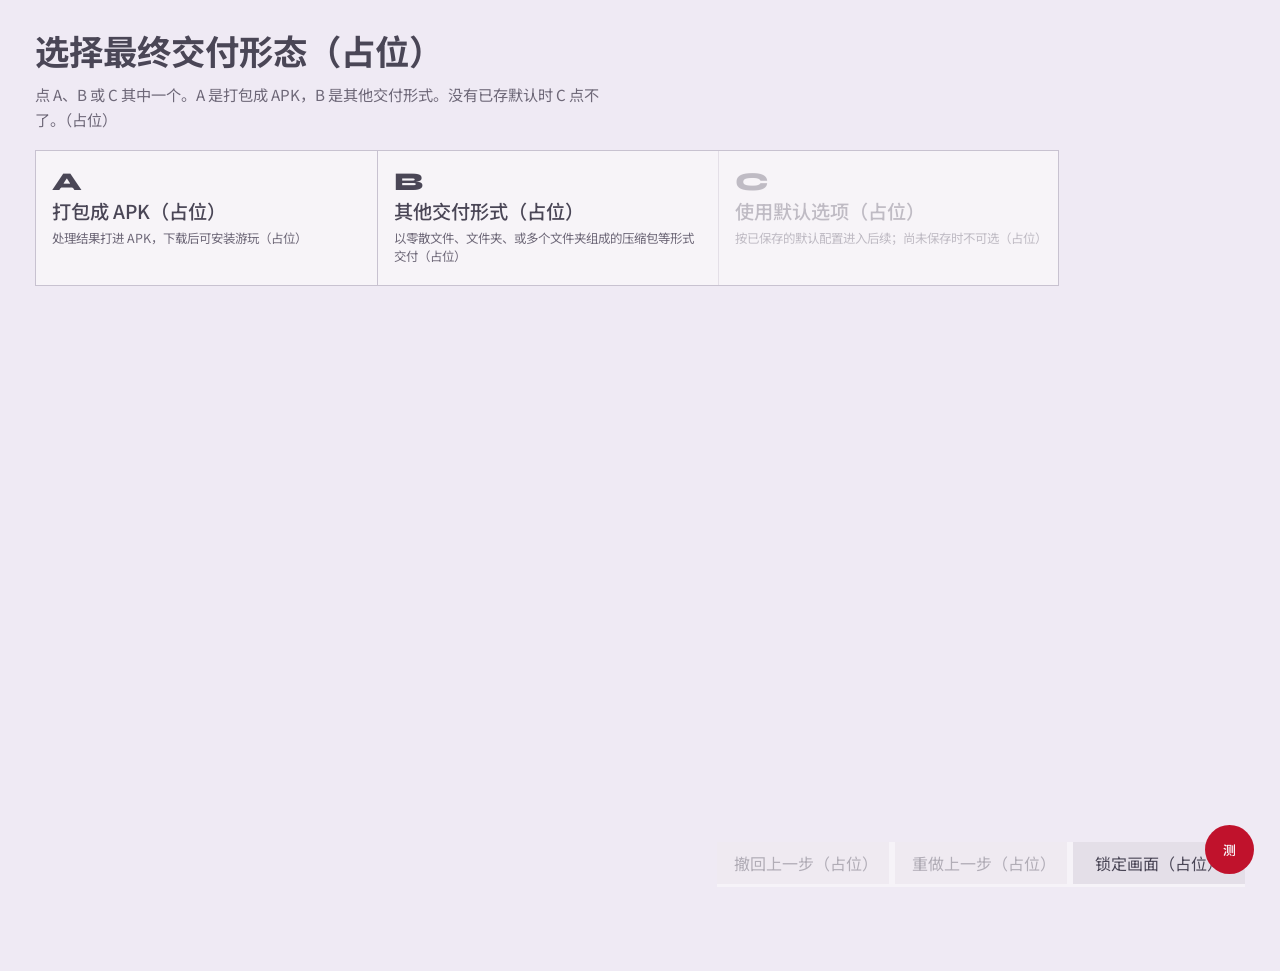
==== index.html @ 00a8dcac "Initial commit" ====
<!DOCTYPE html>
<html lang="zh-CN">
  <head>
    <meta charset="UTF-8" />
    <meta name="viewport" content="width=device-width, initial-scale=1, viewport-fit=cover" />
    <title>karmawesen（占位）</title>
    <link rel="preconnect" href="https://fonts.googleapis.com" />
    <link rel="preconnect" href="https://fonts.gstatic.com" crossorigin />
    <script type="module" crossorigin src="/assets/index-QRV0mq7Y.js"></script>
    <link rel="modulepreload" crossorigin href="/assets/rolldown-runtime-hePW80VL.js">
    <link rel="modulepreload" crossorigin href="/assets/result-BjuZoolG.js">
    <link rel="modulepreload" crossorigin href="/assets/strings-CCx6lVWW.js">
    <link rel="modulepreload" crossorigin href="/assets/export-formats-Bhbkh8sf.js">
    <link rel="modulepreload" crossorigin href="/assets/folder-DyLgQQaP.js">
    <link rel="modulepreload" crossorigin href="/assets/file-blobs-DrDvaJFr.js">
    <link rel="modulepreload" crossorigin href="/assets/preload-helper-Czpn1I53.js">
    <link rel="modulepreload" crossorigin href="/assets/extract-filter-5pf385Kz.js">
    <link rel="modulepreload" crossorigin href="/assets/browse-_sO4rqI7.js">
    <link rel="modulepreload" crossorigin href="/assets/types-BtHWdjdX.js">
    <link rel="modulepreload" crossorigin href="/assets/wav-CJfQshjD.js">
    <link rel="modulepreload" crossorigin href="/assets/decode-any-B49ETKDn.js">
    <link rel="modulepreload" crossorigin href="/assets/session-blobs-DnTfrKd6.js">
    <link rel="modulepreload" crossorigin href="/assets/aff-ogg-hub-tasks-CsC2ZaJT.js">
    <link rel="modulepreload" crossorigin href="/assets/bulk-job-CkKsdQdQ.js">
    <link rel="modulepreload" crossorigin href="/assets/ingest-busy-DMdxxmv4.js">
    <link rel="modulepreload" crossorigin href="/assets/pack-persist-tracker-Dmjp-Vn-.js">
    <link rel="modulepreload" crossorigin href="/assets/extract-only-eI-89ubF.js">
    <link rel="modulepreload" crossorigin href="/assets/aff-archive-import-DSittmpw.js">
    <link rel="modulepreload" crossorigin href="/assets/apk-enter-image-prep-_DrrOFoK.js">
    <link rel="modulepreload" crossorigin href="/assets/aff-ogg-follower-B-jTCSOC.js">
    <link rel="modulepreload" crossorigin href="/assets/stagger-download-BGBx6LEb.js">
    <link rel="modulepreload" crossorigin href="/assets/ffmpeg-wav-to-ogg-PCHAk9Wk.js">
    <link rel="modulepreload" crossorigin href="/assets/aff-ogg-speed-process-report-C3c8SLkR.js">
    <link rel="stylesheet" crossorigin href="/assets/index-ijw4eFgA.css">
  </head>
  <body class="is-delivery">
    <div id="app">
      <p id="notice" class="notice issues" hidden></p>
      <section id="guide" class="guide">点 A、B 或 C 其中一个。A 是打包成 APK，B 是其他交付形式。没有已存默认时 C 点不了。（占位）</section>
      <p id="file-zone-ops" class="guide file-zone-ops" hidden>显示文件的区域可以这样操作。短按：选中；再短按同一个：取消选中。可以同时选多个。连点两下（双击）是复制当前已选中的全部文件，不会取消选中。连点三下是删除当前已选中的全部文件。向右滑：扫到的批量选中。向左滑：扫到的批量取消。点 × 只删这一个。点「清空全部」清掉这一区。长按几乎不移动再松手：改文件名和扩展名。点本区空白：粘贴。按住拖到另一区：复制过去。音频右边的播放键可以试听。（占位）</p>

      <section class="page-step is-on page-delivery" data-step="delivery">
        <header class="bare-head">
          <h1>选择最终交付形态（占位）</h1>
          <p class="bare">点 A、B 或 C 其中一个。A 是打包成 APK，B 是其他交付形式。没有已存默认时 C 点不了。（占位）</p>
        </header>
        <div class="choice-group" role="group" aria-label="交付形态（占位）">
          <button type="button" data-choose="A">
            <span class="choice-mark">A</span>
            <span class="choice-label">打包成 APK（占位）</span>
            <span class="choice-note">处理结果打进 APK，下载后可安装游玩（占位）</span>
          </button>
          <button type="button" data-choose="B">
            <span class="choice-mark">B</span>
            <span class="choice-label">其他交付形式（占位）</span>
            <span class="choice-note">以零散文件、文件夹、或多个文件夹组成的压缩包等形式交付（占位）</span>
          </button>
          <button type="button" data-choose="C" disabled>
            <span class="choice-mark">C</span>
            <span class="choice-label">使用默认选项（占位）</span>
            <span class="choice-note">按已保存的默认配置进入后续；尚未保存时不可选（占位）</span>
          </button>
        </div>
      </section>

      <section class="page-step screen" data-step="outputs" hidden>
        <h1 id="outputs-title">你最终想要得到以下哪些文件或文件夹？（占位）</h1>
        <p id="outputs-hint" class="muted" hidden></p>
        <div class="cards">
          <button type="button" data-output="aff" data-selected="false">aff 文件（占位）</button>
          <button type="button" data-output="ogg" data-selected="false">ogg 文件（占位）</button>
          <button type="button" data-output="songFolder" data-selected="false">曲目文件夹（占位）</button>
          <button type="button" data-output="songlist" data-selected="false">songlist 文件（占位）</button>
        </div>
        <label class="muted"><input type="checkbox" id="save-default" /> 是否保存为默认选项（占位）</label>
      </section>

      <section class="page-step screen drop-zone" data-step="pairing" data-drop hidden>
        <h1>aff 与 ogg 总控台（占位）</h1>
        <p class="muted">先在上传区加入文件，可配对。自动提取的会进任务列表。任务分三块：配对、单独 aff、单独 ogg。点「仅 aff」「仅 ogg」或「aff+ogg」进入对应流程。（占位）</p>
        <p class="muted">点左边谱面、再点右边音频，两点之间会出现连线。在线上划一下可以切断。文件夹同目录自动配，禁止多对多。自动提取的直接进入任务列表。（占位）</p>
        <div class="row upload-bar">
          <button type="button" class="secondary" data-upload="files">加入文件（占位）</button>
          <button type="button" class="secondary" data-upload="archive">加入压缩包（占位）</button>
          <button type="button" class="secondary archive-repair-handle" data-arch-page="hub" data-arch-repair-handle="1">修复（占位）</button>
          <div class="extract-only-control">
          <button type="button" class="secondary extract-only-handle" data-extract-only-handle="1">仅自动提取 aff 与音频文件（占位）</button>
          <label class="extract-only-check muted" title="仅自动提取 aff 与音频文件（占位）">
            <input type="checkbox" data-extract-only />
            <span class="extract-only-check-box" aria-hidden="true"></span>
          </label>
        </div>
        </div>
        <p id="hub-repair-status" class="hub-repair-status muted" role="status"></p>
        <h2>压缩包（占位）</h2>
        <div id="hub-archives" class="list zone file-stack" data-blank="hub-arch"></div>
        <div id="hub-archive-layer" class="archive-layer zone file-stack" data-blank="hub-arch"></div>
        <h2 id="hub-extracted-title">自动提取的文件（占位）</h2>
        <p class="muted" id="hub-extracted-hint">压缩包自动解开的文件只在这里显示，不和左右配对区混在一起。本区有固定高度，多了在框里上下滚。可用检索按文件夹前缀或文件名跳转。（占位）</p>
        <div class="extract-find" id="hub-extracted-find" hidden>
          <label class="muted">在提取区检索（占位）
            <input type="search" class="archive-find-input" data-extract-find-input="hub" placeholder="搜文件夹前缀或文件名（占位）" autocomplete="off" />
          </label>
          <button type="button" class="secondary" data-extract-find-next="hub">下一个（占位）</button>
          <button type="button" class="secondary" data-fz="hub-extracted" data-fz-op="select-all" title="把本区当前列表全部选中（占位）">☑ 全选（占位）</button>
          <button type="button" class="secondary" data-fz="hub-extracted" data-fz-op="select-none" title="取消本区全部选中（占位）">☐ 取消全选（占位）</button>
          <span class="muted archive-find-status" data-extract-find-status="hub"></span>
        </div>
        <div id="hub-extracted" class="list zone extract-scroll-zone" data-blank="hub-extracted"></div>
        <div class="row pair-board" id="hub-pair-board">
          <div class="pair-col">
            <h2>aff 文件（占位）</h2>
            <div id="hub-aff-files" class="list zone" data-blank="hub-aff"></div>
          </div>
          <div class="pair-col">
            <h2>ogg 文件（占位）</h2>
            <div id="hub-ogg-files" class="list zone" data-blank="hub-ogg"></div>
          </div>
          <svg class="pair-lines" aria-hidden="true"></svg>
        </div>
        <p id="hub-notices" class="issues"></p>
        <div class="hub-purge-unselected-row" id="hub-purge-unselected-row">
          <button type="button" class="hub-purge-unselected-btn" data-act="purge-unselected-hub-tasks">一键删除未选中任务（临时）（占位）</button>
          <p class="muted hub-purge-unselected-hint">只删任务表里未勾选的行；已选中的会保留并写入会话。（占位）</p>
        </div>
        <h2>配对的任务（占位）</h2>
        <div id="hub-paired" class="list zone" data-blank="hub-tasks"></div>
        <h2>单独 aff 任务（占位）</h2>
        <div id="hub-aff" class="list zone" data-blank="hub-tasks"></div>
        <h2>单独 ogg 任务（占位）</h2>
        <div id="hub-ogg" class="list zone" data-blank="hub-tasks"></div>
        <div class="row">
          <button type="button" class="secondary" data-hub-enter="aff">仅 aff（占位）</button>
          <button type="button" class="secondary" data-hub-enter="ogg">仅 ogg（占位）</button>
          <button type="button" class="secondary" data-hub-enter="paired">aff+ogg（占位）</button>
        </div>
        <h2>已完成的任务（占位）</h2>
        <div id="hub-done" class="list"><span class="muted">还没有完成的任务（占位）</span></div>
      </section>

      <section class="page-step screen" data-step="aff-mode" hidden>
        <h1>选择 aff 处理方式（占位）</h1>
        <p id="aff-mode-hint" class="muted">从第二页进入：本枝没有配对页（占位）</p>
        <div class="row">
          <button type="button" data-option="slice" data-selected="false">切片（占位）</button>
          <button type="button" data-option="speed" data-selected="false">倍速（占位）</button>
        </div>
      </section>

      <section class="page-step screen drop-zone" data-step="aff-slice" data-drop hidden>
        <h1>aff 切片总控（占位）</h1>
        <p class="muted">点「按时间切」「按 combo 切分」或「在图片上选区」进入对应操作页。操作页返回上一步会回到本页。要离开切片区域，请点「我已经切完了，进入下一步」。（占位）</p>
        <div class="row">
          <button type="button" class="secondary" data-aff-op="time">按时间切（占位）</button>
          <button type="button" class="secondary" data-aff-op="combo">按 combo 切分（占位）</button>
          <button type="button" class="secondary" data-aff-op="image">在图片上选区（占位）</button>
        </div>
        <h2>已经切好的文件（占位）</h2>
        <div class="row upload-bar">
          <button type="button" class="secondary" data-upload="files">加入文件（占位）</button>
          <button type="button" class="secondary" data-upload="archive">加入压缩包（占位）</button>
          <div class="extract-only-control">
          <button type="button" class="secondary extract-only-handle" data-extract-only-handle="1">仅自动提取 aff 文件（占位）</button>
          <label class="extract-only-check muted" title="仅自动提取 aff 文件（占位）">
            <input type="checkbox" data-extract-only />
            <span class="extract-only-check-box" aria-hidden="true"></span>
          </label>
        </div>
        </div>
        <h2>压缩包（占位）</h2>
        <p class="muted">把 zip 或 apk 放到这里，或点「加入压缩包」。点开可一层一层往里看。（占位）</p>
        <div id="aff-slice-archives" class="list zone file-stack" data-blank="aff-slice-arch"></div>
        <div id="aff-slice-archive-layer" class="archive-layer zone file-stack" data-blank="aff-slice-arch"></div>
        <div id="aff-slice-files" class="list zone" data-blank="aff-slice"></div>
      </section>

      <section class="page-step screen" data-step="ogg-mode" hidden>
        <h1>选择 ogg 处理方式（占位）</h1>
        <p class="muted">本页只选择处理方式，不能导出文件。导出在更后面的「倍速与格式转换」页。（占位）</p>
        <div class="row">
          <button type="button" data-option="slice-speed-format" data-selected="false">切片 + 倍速 + 格式转换（占位）</button>
          <button type="button" data-option="speed-format" data-selected="false">仅倍速 + 格式转换（占位）</button>
        </div>
      </section>

      <section class="page-step screen" data-step="ogg-slice" hidden>
        <h1>选择切片方式（占位）</h1>
        <p class="muted">本页只选切片方式，不能导出文件。（占位）</p>
        <div class="row">
          <button type="button" data-option="time" data-selected="false">按时间切（占位）</button>
          <button type="button" data-option="chart" data-selected="false">按谱面切（占位）</button>
        </div>
      </section>

      <section class="page-step screen drop-zone" data-step="aff-slice-time" data-drop hidden>
        <h1>按时间切 aff（占位）</h1>
        <p class="muted">每个文本是一条任务。选中一条后填写每一段的起止时间。（占位）</p>
        <div class="row upload-bar">
          <button type="button" class="secondary" data-upload="files">加入文件（占位）</button>
          <button type="button" class="secondary" data-upload="archive">加入压缩包（占位）</button>
          <div class="extract-only-control">
          <button type="button" class="secondary extract-only-handle" data-extract-only-handle="1">仅自动提取 aff 文件（占位）</button>
          <label class="extract-only-check muted" title="仅自动提取 aff 文件（占位）">
            <input type="checkbox" data-extract-only />
            <span class="extract-only-check-box" aria-hidden="true"></span>
          </label>
        </div>
        </div>
        <h2>压缩包（占位）</h2>
        <p class="muted">把 zip 或 apk 放到这里，或点「加入压缩包」。点开可一层一层往里看。（占位）</p>
        <div id="aff-time-archives" class="list zone file-stack" data-blank="aff-time-arch"></div>
        <div id="aff-time-archive-layer" class="archive-layer zone file-stack" data-blank="aff-time-arch"></div>
        <h2>已提取的文件（占位）</h2>
        <p class="muted">文件夹会直接抽出谱面到这里。自动超过 30 条不会进任务表；选中后拖到下方任务列表，或点压缩包里的「导入任务表」。（占位）</p>
        <div id="aff-time-files" class="list zone" data-blank="aff-time-files"></div>
        <p id="aff-time-notices" class="issues"></p>
        <h2>任务列表（占位）</h2>
        <div id="aff-time-tasks" class="list zone" data-blank="aff-time-tasks"></div>
        <div id="aff-time-panel"></div>
        <h2>切片结果（占位）</h2>
        <div id="aff-time-preview" class="list zone" data-blank="aff-time-out"></div>
      </section>

      <section class="page-step screen drop-zone" data-step="aff-chart-combo" data-drop hidden>
        <h1>按 combo 切 aff（占位）</h1>
        <p class="muted">每个文本是一条任务，不靠配对。选中一条后按 combo 切点切开 aff。（占位）</p>
        <div class="row upload-bar">
          <button type="button" class="secondary" data-upload="files">加入文件（占位）</button>
          <button type="button" class="secondary" data-upload="archive">加入压缩包（占位）</button>
          <div class="extract-only-control">
          <button type="button" class="secondary extract-only-handle" data-extract-only-handle="1">仅自动提取 aff 文件（占位）</button>
          <label class="extract-only-check muted" title="仅自动提取 aff 文件（占位）">
            <input type="checkbox" data-extract-only />
            <span class="extract-only-check-box" aria-hidden="true"></span>
          </label>
        </div>
        </div>
        <h2>压缩包（占位）</h2>
        <p class="muted">把 zip 或 apk 放到这里，或点「加入压缩包」。点开可一层一层往里看。（占位）</p>
        <div id="aff-combo-archives" class="list zone file-stack" data-blank="aff-combo-arch"></div>
        <div id="aff-combo-archive-layer" class="archive-layer zone file-stack" data-blank="aff-combo-arch"></div>
        <h2>已提取的文件（占位）</h2>
        <p class="muted">文件夹会直接抽出谱面到这里。自动超过 30 条不会进任务表；选中后拖到下方任务列表，或点压缩包里的「导入任务表」。（占位）</p>
        <div id="aff-combo-files" class="list zone" data-blank="aff-combo-files"></div>
        <p id="aff-combo-notices" class="issues"></p>
        <h2>任务列表（占位）</h2>
        <div id="aff-combo-tasks" class="list zone" data-blank="aff-combo-tasks"></div>
        <div id="aff-combo-panel"></div>
        <h2>切片结果（占位）</h2>
        <div id="aff-combo-preview" class="list zone" data-blank="aff-combo-out"></div>
      </section>

      <section class="page-step screen drop-zone" data-step="aff-chart-image" data-drop hidden>
        <h1>在图片上选区切 aff（占位）</h1>
        <p class="muted">每个文本是一条任务。只选一条后渲染谱面图，用中括号框选再完成。（占位）</p>
        <p id="aff-image-bulk-restore-hint" class="muted" hidden></p>
        <div class="row" id="aff-image-bulk-restore-row" hidden>
          <button type="button" data-act="aff-image-bulk-restore-slices">一键补全全部跟随任务（占位）</button>
        </div>
        <p id="apk-paired-pick-hint" class="muted" hidden></p>
        <div class="row upload-bar">
          <button type="button" class="secondary" data-upload="files">加入文件（占位）</button>
          <button type="button" class="secondary" data-upload="archive">加入压缩包（占位）</button>
          <div class="extract-only-control">
          <button type="button" class="secondary extract-only-handle" data-extract-only-handle="1">仅自动提取 aff 文件（占位）</button>
          <label class="extract-only-check muted" title="仅自动提取 aff 文件（占位）">
            <input type="checkbox" data-extract-only />
            <span class="extract-only-check-box" aria-hidden="true"></span>
          </label>
        </div>
        </div>
        <h2>压缩包（占位）</h2>
        <p class="muted">把 zip 或 apk 放到这里，或点「加入压缩包」。点开可一层一层往里看。（占位）</p>
        <div id="aff-image-archives" class="list zone file-stack" data-blank="aff-image-arch"></div>
        <div id="aff-image-archive-layer" class="archive-layer zone file-stack" data-blank="aff-image-arch"></div>
        <h2>已提取的文件（占位）</h2>
        <p class="muted">文件夹会直接抽出谱面到这里。自动超过 30 条不会进任务表；选中后拖到下方任务列表，或点压缩包里的「导入任务表」。（占位）</p>
        <div id="aff-image-files" class="list zone" data-blank="aff-image-files"></div>
        <p id="aff-image-notices" class="issues"></p>
        <h2>任务列表（占位）</h2>
        <div id="aff-image-tasks" class="list zone drop-zone" data-blank="aff-image-tasks" data-drop="aff-image-tasks"></div>
        <div class="row">
          <button type="button" class="secondary" data-act="aff-image-render">渲染谱面图（占位）</button>
        </div>
        <label class="muted">起点偏移（毫秒）（占位） <input type="text" id="aff-image-offset" /></label>
        <p class="muted">框线颜色：在色盘上点，外环是色相，中间是深浅。和绘画软件一样，所有颜色都能选。（占位）</p>
        <div id="aff-image-wheel" class="color-wheel"></div>
        <div class="chart-view">
          <div class="chart-zoom-bar">
            <button type="button" class="secondary" data-chart-zoom="aff" data-zoom-act="out">缩小（占位）</button>
            <button type="button" class="secondary" data-chart-zoom="aff" data-zoom-act="in">放大（占位）</button>
            <button type="button" class="secondary" data-chart-zoom="aff" data-zoom-act="reset">1×（占位）</button>
            <span class="muted" data-zoom-readout="aff"></span>
          </div>
          <div id="aff-image-chart" class="chart-board"></div>
        </div>
        <div id="aff-image-frags" class="row"></div>
        <div class="row">
          <button type="button" data-act="aff-image-complete">完成切片（占位）</button>
        </div>
        <h2>切片结果（占位）</h2>
        <p id="aff-image-restore-hint" class="muted"></p>
        <div class="row">
          <button type="button" class="secondary" data-act="aff-image-restore-slices">从参数恢复切片（占位）</button>
        </div>
        <div id="aff-image-preview" class="list zone file-stack" data-blank="aff-image-out"></div>
        <h2 id="aff-image-ogg-title" class="apk-paired-only" hidden>配套音频输出（占位）</h2>
        <div id="aff-image-ogg-preview" class="list zone file-stack apk-paired-only" data-blank="aff-image-ogg" hidden></div>
        <div class="row aff-image-hub-carry">
          <button type="button" class="secondary" data-act="aff-image-hub-replace" title="用切出的全部谱面替换本条跟随任务原来的那一份（多片换一片可以）（占位）">替换任务里的谱面（占位）</button>
          <button type="button" class="secondary" data-act="aff-image-hub-append" title="保留原谱面，把切出的谱面追加为新的跟随任务（占位）">增贴到任务列表（占位）</button>
        </div>
        <div class="row apk-paired-footer" hidden>
          <button type="button" data-act="skip-cut">不切，直接去倍速（占位）</button>
        </div>
        <h2>切好的切片预览（占位）</h2>
        <p id="aff-image-slice-hint" class="muted"></p>
        <div class="row">
          <button type="button" class="secondary" data-act="aff-image-slice-preview">渲染选中切片预览（占位）</button>
        </div>
        <div class="chart-view">
          <div class="chart-zoom-bar">
            <button type="button" class="secondary" data-chart-zoom="aff-slice" data-zoom-act="out">缩小（占位）</button>
            <button type="button" class="secondary" data-chart-zoom="aff-slice" data-zoom-act="in">放大（占位）</button>
            <button type="button" class="secondary" data-chart-zoom="aff-slice" data-zoom-act="reset">1×（占位）</button>
            <span class="muted" data-zoom-readout="aff-slice"></span>
          </div>
          <div id="aff-image-slice-chart" class="chart-board is-slice-preview"></div>
        </div>
      </section>

      <section class="page-step screen drop-zone" data-step="aff-speed" data-drop hidden>
        <h1>aff 倍速（占位）</h1>
        <p id="aff-speed-hint" class="muted"></p>
        <p class="muted">倍速默认 1.00。待处理谱面可批量加入。处理只改时间参数（毫秒取整），不改 AudioOffset 和 BPM。（占位）</p>
        <div id="aff-speed-tray" class="zone" hidden></div>
        <h2>待处理谱面（占位）</h2>
        <p class="muted">可加入任意扩展名或无扩展名文件，也可加入文件夹或压缩包。点选变色，再点取消；可多选。（占位）</p>
        <div class="row upload-bar">
          <button type="button" class="secondary" data-upload="files">加入文件（占位）</button>
          <button type="button" class="secondary" data-upload="archive">加入压缩包（占位）</button>
          <div class="extract-only-control">
          <button type="button" class="secondary extract-only-handle" data-extract-only-handle="1">仅自动提取 aff 文件（占位）</button>
          <label class="extract-only-check muted" title="仅自动提取 aff 文件（占位）">
            <input type="checkbox" id="aff-extract" data-extract-only />
            <span class="extract-only-check-box" aria-hidden="true"></span>
          </label>
        </div>
        </div>
        <h2>压缩包（占位）</h2>
        <p class="muted">把 zip 或 apk 放到这里，或点「加入压缩包」。点开可一层一层往里看。（占位）</p>
        <div id="aff-speed-archives" class="list zone file-stack" data-blank="aff-speed-arch"></div>
        <div id="aff-speed-archive-layer" class="archive-layer zone file-stack" data-blank="aff-speed-arch"></div>
        <div id="aff-speed-pending" class="list zone" data-blank="aff-pending"></div>
        <label class="muted">倍速（占位） <input type="text" id="aff-speed-value" /></label>
        <div class="row">
          <button type="button" data-act="aff-speed-process">处理选中文件（占位）</button>
          <button type="button" class="secondary" data-act="aff-speed-export">导出选中文件（占位）</button>
        </div>
        <h2>处理后的文件（占位）</h2>
        <div id="aff-speed-processed" class="list zone" data-blank="aff-processed"></div>
      </section>

      <section class="page-step screen" data-step="aff-ogg-cut" hidden>
        <h1>aff+ogg 配套切片（占位）</h1>
        <p class="muted">选中的配对任务文件会一直跟着你。可以按谱面切，同时得到切好的谱面和音频；也可以不切。（占位）</p>
        <p id="aff-ogg-cut-follow" class="muted"></p>
        <p id="apk-paired-image-lock" class="muted" hidden></p>
        <div class="row">
          <button type="button" class="secondary" data-cut-op="time">按时间切（占位）</button>
          <button type="button" class="secondary" data-cut-op="combo">按 combo 切分（占位）</button>
          <button type="button" class="secondary" data-cut-op="image">在图片上选区（占位）</button>
          <button type="button" data-act="skip-cut">不切，直接去倍速（占位）</button>
        </div>
      </section>

      <section class="page-step screen drop-zone" data-step="aff-ogg-speed" data-drop hidden>
        <h1>aff+ogg 配套倍速（占位）</h1>
        <p class="muted">处理后的文件会自动写入带进下一步。也可以把未处理的文件带进下一步。（占位）</p>
        <h2>待处理（占位）</h2>
        <div class="row upload-bar">
          <button type="button" class="secondary" data-upload="files">加入文件（占位）</button>
          <button type="button" class="secondary" data-upload="archive">加入压缩包（占位）</button>
          <div class="extract-only-control">
          <button type="button" class="secondary extract-only-handle" data-extract-only-handle="1">仅自动提取 aff 与音频文件（占位）</button>
          <label class="extract-only-check muted" title="仅自动提取 aff 与音频文件（占位）">
            <input type="checkbox" data-extract-only />
            <span class="extract-only-check-box" aria-hidden="true"></span>
          </label>
        </div>
        </div>
        <h2>压缩包（占位）</h2>
        <p class="muted">把 zip 或 apk 放到这里，或点「加入压缩包」。点开可一层一层往里看。（占位）</p>
        <div id="pair-speed-archives" class="list zone file-stack" data-blank="pair-speed-arch"></div>
        <div id="pair-speed-archive-layer" class="archive-layer zone file-stack" data-blank="pair-speed-arch"></div>
        <div class="row">
          <button type="button" class="secondary" data-act="pair-speed-batch-pick">选中模式（占位）</button>
        </div>
        <div id="pair-speed-pending" class="list zone" data-blank="pair-pending"></div>
        <label class="muted">倍速（占位） <input type="text" id="pair-speed-value" /></label>
        <div class="row">
          <button type="button" data-act="pair-speed-process">处理选中文件（占位）</button>
          <button type="button" class="secondary" data-act="pair-carry">把选中的未处理文件带进下一步（占位）</button>
          <button type="button" class="secondary" data-act="pair-speed-export">导出选中（占位）</button>
        </div>
        <h2>处理后的文件（占位）</h2>
        <div id="pair-speed-processed" class="list zone" data-blank="pair-processed"></div>
        <div class="row pair-speed-hub-carry">
          <button type="button" class="secondary" data-act="pair-speed-hub-replace" title="用倍速后的 aff 与配套音频成对替换源头任务（占位）">一键替换（占位）</button>
          <button type="button" class="secondary" data-act="pair-speed-hub-append" title="保留原任务，把倍速结果追加为新的六芒星任务（占位）">一键增加（占位）</button>
        </div>
        <h2>带进下一步（占位）</h2>
        <div id="pair-speed-carry" class="list zone" data-blank="pair-carry"></div>
      </section>

      <section class="page-step screen drop-zone" data-step="ogg-slice-time" data-drop hidden>
        <h1>按时间切片（占位）</h1>
        <p id="ogg-time-hint" class="muted"></p>
        <p class="muted">单位默认毫秒，可换成秒（可带小数），也可换成几分钟几秒。本页不能导出。（占位）</p>
        <div class="row upload-bar">
          <button type="button" class="secondary" data-upload="files">加入文件（占位）</button>
          <button type="button" class="secondary" data-upload="archive">加入压缩包（占位）</button>
          <div class="extract-only-control">
          <button type="button" class="secondary extract-only-handle" data-extract-only-handle="1">仅自动提取音频文件（占位）</button>
          <label class="extract-only-check muted" title="仅自动提取音频文件（占位）">
            <input type="checkbox" data-extract-only />
            <span class="extract-only-check-box" aria-hidden="true"></span>
          </label>
        </div>
        </div>
        <h2>压缩包（占位）</h2>
        <p class="muted">把 zip 或 apk 放到这里，或点「加入压缩包」。点开可一层一层往里看。（占位）</p>
        <div id="ogg-time-archives" class="list zone file-stack" data-blank="ogg-time-arch"></div>
        <div id="ogg-time-archive-layer" class="archive-layer zone file-stack" data-blank="ogg-time-arch"></div>
        <h2>待切片音频（占位）</h2>
        <div id="ogg-time-pending" class="list zone" data-blank="ogg-time-pending"></div>
        <div id="ogg-time-panel"></div>
        <h2>切片结果（占位）</h2>
        <div id="ogg-time-output" class="list zone" data-blank="ogg-time-output"></div>
      </section>

      <section class="page-step screen drop-zone" data-step="ogg-chart-hub" data-drop hidden>
        <h1>按谱面切总控（占位）</h1>
        <p class="muted">点「按 combo 切分」或「在图片上选区」进入对应操作页。要离开谱面切，请点「我已经切完了，进入下一步」。（占位）</p>
        <div class="row">
          <button type="button" class="secondary" data-ogg-op="combo">按 combo 切分（占位）</button>
          <button type="button" class="secondary" data-ogg-op="image">在图片上选区（占位）</button>
        </div>
        <h2>已经切好的文件（占位）</h2>
        <div class="row upload-bar">
          <button type="button" class="secondary" data-upload="files">加入文件（占位）</button>
          <button type="button" class="secondary" data-upload="archive">加入压缩包（占位）</button>
          <div class="extract-only-control">
          <button type="button" class="secondary extract-only-handle" data-extract-only-handle="1">仅自动提取音频文件（占位）</button>
          <label class="extract-only-check muted" title="仅自动提取音频文件（占位）">
            <input type="checkbox" data-extract-only />
            <span class="extract-only-check-box" aria-hidden="true"></span>
          </label>
        </div>
        </div>
        <h2>压缩包（占位）</h2>
        <p class="muted">把 zip 或 apk 放到这里，或点「加入压缩包」。点开可一层一层往里看。（占位）</p>
        <div id="ogg-hub-archives" class="list zone file-stack" data-blank="ogg-hub-arch"></div>
        <div id="ogg-hub-archive-layer" class="archive-layer zone file-stack" data-blank="ogg-hub-arch"></div>
        <div id="ogg-hub-files" class="list zone" data-blank="ogg-hub"></div>
      </section>

      <section class="page-step screen drop-zone" data-step="ogg-chart-combo" data-drop hidden>
        <h1>按 combo 切分（占位）</h1>
        <p class="muted">左右分别放入 aff 和音频，点选连线；或上传文件夹/压缩包自动抽出任务。（占位）</p>
        <div class="row upload-bar">
          <button type="button" class="secondary" data-upload="files">加入文件（占位）</button>
          <button type="button" class="secondary" data-upload="archive">加入压缩包（占位）</button>
          <div class="extract-only-control">
          <button type="button" class="secondary extract-only-handle" data-extract-only-handle="1">仅自动提取 aff 与音频文件（占位）</button>
          <label class="extract-only-check muted" title="仅自动提取 aff 与音频文件（占位）">
            <input type="checkbox" data-extract-only />
            <span class="extract-only-check-box" aria-hidden="true"></span>
          </label>
        </div>
        </div>
        <h2>压缩包（占位）</h2>
        <div id="combo-archives" class="list zone file-stack" data-blank="combo-arch"></div>
        <div id="combo-archive-layer" class="archive-layer zone file-stack" data-blank="combo-arch"></div>
        <div class="row pair-board" id="combo-pair-board">
          <div class="pair-col">
            <h2>aff 谱面（占位）</h2>
            <div id="combo-aff" class="list zone" data-blank="combo-aff"></div>
          </div>
          <div class="pair-col">
            <h2>ogg 音频（占位）</h2>
            <div id="combo-ogg" class="list zone" data-blank="combo-ogg"></div>
          </div>
          <svg class="pair-lines" aria-hidden="true"></svg>
        </div>
        <p id="combo-notices" class="issues"></p>
        <h2>任务列表（占位）</h2>
        <div id="combo-tasks" class="list zone" data-blank="combo-tasks"></div>
        <div id="combo-panel"></div>
        <h2>当前切出的音频（占位）</h2>
        <div id="combo-preview" class="list zone file-stack" data-blank="combo-prev"></div>
      </section>

      <section class="page-step screen drop-zone" data-step="ogg-chart-image" data-drop hidden>
        <h1>在图片上选区（占位）</h1>
        <p class="muted">左右放入 aff 和音频并连线。选中一条任务后渲染谱面图，用旋转 90 度的中括号标出起止。（占位）</p>
        <div class="row upload-bar">
          <button type="button" class="secondary" data-upload="files">加入文件（占位）</button>
          <button type="button" class="secondary" data-upload="archive">加入压缩包（占位）</button>
          <div class="extract-only-control">
          <button type="button" class="secondary extract-only-handle" data-extract-only-handle="1">仅自动提取 aff 与音频文件（占位）</button>
          <label class="extract-only-check muted" title="仅自动提取 aff 与音频文件（占位）">
            <input type="checkbox" data-extract-only />
            <span class="extract-only-check-box" aria-hidden="true"></span>
          </label>
        </div>
        </div>
        <h2>压缩包（占位）</h2>
        <div id="img-archives" class="list zone file-stack" data-blank="img-arch"></div>
        <div id="img-archive-layer" class="archive-layer zone file-stack" data-blank="img-arch"></div>
        <div class="row pair-board" id="img-pair-board">
          <div class="pair-col">
            <h2>aff 谱面（占位）</h2>
            <div id="img-aff" class="list zone" data-blank="img-aff"></div>
          </div>
          <div class="pair-col">
            <h2>ogg 音频（占位）</h2>
            <div id="img-ogg" class="list zone" data-blank="img-ogg"></div>
          </div>
          <svg class="pair-lines" aria-hidden="true"></svg>
        </div>
        <p id="img-notices" class="issues"></p>
        <h2>任务列表（占位）</h2>
        <div id="img-tasks" class="list zone" data-blank="img-tasks"></div>
        <div class="row">
          <button type="button" class="secondary" data-act="img-render">渲染谱面图（占位）</button>
        </div>
        <p class="muted">框线颜色：在色盘上点，外环是色相，中间是深浅。和绘画软件一样，所有颜色都能选。（占位）</p>
        <div id="img-wheel" class="color-wheel"></div>
        <label class="muted">起点偏移（毫秒）（占位） <input type="text" id="img-offset" /></label>
        <div class="chart-view">
          <div class="chart-zoom-bar">
            <button type="button" class="secondary" data-chart-zoom="ogg" data-zoom-act="out">缩小（占位）</button>
            <button type="button" class="secondary" data-chart-zoom="ogg" data-zoom-act="in">放大（占位）</button>
            <button type="button" class="secondary" data-chart-zoom="ogg" data-zoom-act="reset">1×（占位）</button>
            <span class="muted" data-zoom-readout="ogg"></span>
          </div>
          <div id="img-chart" class="chart-board"></div>
        </div>
        <div id="img-frags" class="row"></div>
        <div class="row">
          <button type="button" data-act="img-complete">完成切片（占位）</button>
        </div>
        <h2>当前切出的音频（占位）</h2>
        <p id="img-restore-hint" class="muted"></p>
        <div class="row">
          <button type="button" class="secondary" data-act="img-restore-slices">从参数恢复切片（占位）</button>
        </div>
        <div id="img-preview" class="list zone file-stack" data-blank="img-prev"></div>
      </section>

      <section class="page-step screen drop-zone" data-step="ogg-speed-format" data-drop hidden>
        <h1>ogg 倍速与格式转换（占位）</h1>
        <p id="ogg-speed-hint" class="muted"></p>
        <div id="ogg-speed-tray" class="zone" hidden></div>
        <h2>待处理音频（占位）</h2>
        <div class="row upload-bar">
          <button type="button" class="secondary" data-upload="files">加入文件（占位）</button>
          <button type="button" class="secondary" data-upload="archive">加入压缩包（占位）</button>
          <div class="extract-only-control">
          <button type="button" class="secondary extract-only-handle" data-extract-only-handle="1">仅自动提取音频文件（占位）</button>
          <label class="extract-only-check muted" title="仅自动提取音频文件（占位）">
            <input type="checkbox" id="ogg-extract" data-extract-only />
            <span class="extract-only-check-box" aria-hidden="true"></span>
          </label>
        </div>
        </div>
        <h2>压缩包（占位）</h2>
        <p class="muted">把 zip 或 apk 放到这里，或点「加入压缩包」。点开可一层一层往里看。（占位）</p>
        <div id="ogg-speed-archives" class="list zone file-stack" data-blank="ogg-speed-arch"></div>
        <div id="ogg-speed-archive-layer" class="archive-layer zone file-stack" data-blank="ogg-speed-arch"></div>
        <div id="ogg-speed-pending" class="list zone" data-blank="ogg-pending"></div>
        <p id="ogg-speed-notices" class="issues"></p>
        <label class="muted">倍速（占位） <input type="text" id="ogg-speed-value" /></label>
        <p class="muted">导出格式（占位）</p>
        <div id="ogg-formats" class="row"></div>
        <div class="row">
          <button type="button" data-act="ogg-speed-process">处理选中文件（占位）</button>
          <button type="button" class="secondary" data-act="ogg-speed-export">导出选中文件（占位）</button>
        </div>
        <h2>处理后的文件（占位）</h2>
        <div id="ogg-speed-processed" class="list zone" data-blank="ogg-processed"></div>
        <h2>带进下一步（占位）</h2>
        <div id="ogg-speed-carry" class="list zone" data-blank="ogg-carry"></div>
      </section>

      <section class="page-step screen drop-zone" data-step="song-folder" data-drop hidden>
        <h1>曲目文件夹（占位）</h1>
        <div class="row upload-bar">
          <button type="button" class="secondary" data-upload="files">加入文件（占位）</button>
          <button type="button" class="secondary" data-upload="archive">加入压缩包（占位）</button>
          <div class="extract-only-control">
          <button type="button" class="secondary extract-only-handle" data-extract-only-handle="1">仅自动提取曲目相关文件（aff / 音频 / 封面图 / songlist）（占位）</button>
          <label class="extract-only-check muted" title="仅自动提取曲目相关文件（aff / 音频 / 封面图 / songlist）（占位）">
            <input type="checkbox" data-extract-only />
            <span class="extract-only-check-box" aria-hidden="true"></span>
          </label>
        </div>
        </div>
        <h2>压缩包（占位）</h2>
        <p class="muted">把 zip 或 apk 放到这里，或点「加入压缩包」。点开可一层一层往里看。（占位）</p>
        <div id="folder-archives" class="list zone file-stack" data-blank="folder-arch"></div>
        <div id="folder-archive-layer" class="archive-layer zone file-stack" data-blank="folder-arch"></div>
        <p class="muted">对照游戏包：assets/songs/曲名/ 里可以有 0.aff～4.aff、0.ogg～4.ogg、base.ogg、1080_base.jpg、1080_base_256.jpg。下载曲才是 dl_曲名，这里不生成那种。（占位）</p>
        <h2>官方文件名（占位）</h2>
        <div id="folder-chips" class="row"></div>
        <h2>文件池（占位）</h2>
        <div id="folder-pool" class="list zone" data-blank="folder-pool"></div>
        <h2>曲目文件夹（占位）</h2>
        <div class="row">
          <button type="button" class="secondary" id="folder-add">新建空文件夹（占位）</button>
          <button type="button" class="secondary" id="folder-copy">复制文件夹格式（空壳）（占位）</button>
        </div>
        <div class="song-folder-main-stack">
          <div class="song-folder-columns">
            <div class="song-folder-zone song-folder-zone-working" data-song-folder-zone="working" data-song-folder-zone-drop="working">
              <h3 id="folder-working-title">进行中（占位）</h3>
              <p class="muted" id="folder-working-hint"></p>
              <div id="folder-list-working" class="list song-folder-list"></div>
              <div class="song-folder-working-drop-pad" id="folder-working-drop-pad">
                <p class="muted" id="folder-working-drop-hint"></p>
              </div>
            </div>
            <div class="song-folder-zone song-folder-zone-done" data-song-folder-zone="done">
              <h3 id="folder-done-title">已完成（占位）</h3>
              <p class="muted" id="folder-done-hint"></p>
              <div class="row">
                <button type="button" class="secondary" id="folder-wav-to-ogg" disabled>将全部 WAV 转为 OGG（占位）</button>
              </div>
              <p class="muted" id="folder-wav-hint"></p>
              <div id="folder-list-done" class="list song-folder-list song-folder-list-done" data-song-folder-zone-drop="done"></div>
            </div>
          </div>
          <div class="song-folder-tray-panel">
            <div class="row song-folder-tray-head">
              <h2 id="folder-tray-title">六芒星任务剪贴区（占位）</h2>
              <button type="button" class="secondary" id="folder-tray-import">一键铺入六芒星任务（占位）</button>
            </div>
            <p class="muted" id="folder-tray-hint"></p>
            <div id="folder-task-tray" class="list zone song-folder-tray" data-blank="folder-tray"></div>
          </div>
        </div>
        <div class="song-folder-apk-import-panel" id="folder-apk-import-panel" hidden>
          <h2 id="folder-apk-import-title"></h2>
          <p class="muted" id="folder-apk-import-hint"></p>
          <p class="muted" id="folder-apk-import-base"></p>
          <div class="archive-find" data-arch-find-bar="apk-base-songs">
            <label class="muted">
              <span id="folder-apk-import-find-label"></span>
              <input type="search" class="archive-find-input" data-arch-find-input="apk-base-songs" autocomplete="off" />
            </label>
            <button type="button" class="secondary" data-arch-find-next="apk-base-songs">下一个（占位）</button>
            <span class="muted archive-find-status" data-arch-find-status="apk-base-songs"></span>
          </div>
          <p class="muted" id="folder-apk-import-open-hint"></p>
          <div id="folder-apk-browse-layer" class="archive-layer zone file-stack song-folder-apk-browse-layer">
            <div class="song-folder-apk-scroll">
              <div id="folder-apk-browse-list" class="archive-layer-list" data-arch-list="apk-base-songs"></div>
            </div>
          </div>
          <div id="folder-apk-files-layer" class="archive-layer zone file-stack song-folder-apk-files-layer" hidden>
            <div class="archive-layer-bar">
              <button type="button" class="secondary archive-layer-back" id="folder-apk-files-back" data-apk-back="1">返回（占位）</button>
              <p class="muted archive-layer-crumb" id="folder-apk-files-crumb"></p>
            </div>
            <div class="archive-find" data-arch-find-bar="apk-base-files">
              <label class="muted">
                <span id="folder-apk-files-find-label"></span>
                <input type="search" class="archive-find-input" data-arch-find-input="apk-base-files" autocomplete="off" />
              </label>
              <button type="button" class="secondary" data-arch-find-next="apk-base-files">下一个（占位）</button>
              <span class="muted archive-find-status" data-arch-find-status="apk-base-files"></span>
            </div>
            <p class="muted" id="folder-apk-files-hint"></p>
            <div class="song-folder-apk-scroll">
              <div id="folder-apk-browse-files" class="archive-layer-list" data-arch-list="apk-base-files"></div>
            </div>
            <div class="row song-folder-apk-import-row">
              <button type="button" id="folder-apk-import-btn">导入到左侧进行中（占位）</button>
            </div>
          </div>
          <div class="song-folder-apk-repair-row" id="folder-apk-repair-row">
            <button type="button" class="secondary chart-bulk-restore-repair-btn" id="folder-apk-repair-btn"></button>
            <p class="muted song-folder-apk-repair-hint" id="folder-apk-repair-hint"></p>
            <p class="muted fail-pop-repair-status" id="folder-apk-repair-status" hidden></p>
          </div>
          <input type="file" id="folder-apk-repair-input" accept=".apk" hidden />
        </div>
      </section>

      <section class="page-step screen drop-zone" data-step="songlist" data-drop hidden>
        <h1>songlist（占位）</h1>
        <p class="muted">基底 songlist 全文展示，可点击改字。选中锁形挂件里的曲目文件夹后弹出四分类操作面板编写新段并接到末尾。id 只允许英文字母。（占位）</p>
        <p class="muted">difficulties 以下暂缓；本页先测 difficulty 以上字段。（占位）</p>
        <button type="button" class="secondary" id="songlist-upload-btn">上传原本的 songlist（占位）</button>
        <input id="songlist-upload" type="file" hidden />
        <button type="button" class="secondary" data-upload="archive">加入压缩包（占位）</button>
        <div class="extract-only-control">
          <button type="button" class="secondary extract-only-handle" data-extract-only-handle="1">仅自动提取 songlist（占位）</button>
          <label class="extract-only-check muted" title="仅自动提取 songlist（占位）">
            <input type="checkbox" data-extract-only />
            <span class="extract-only-check-box" aria-hidden="true"></span>
          </label>
        </div>
        <h2>压缩包（占位）</h2>
        <p class="muted">把 zip 或 apk 放到这里，或点「加入压缩包」。（占位）</p>
        <div id="songlist-archives" class="list zone file-stack" data-blank="songlist-arch"></div>
        <div id="songlist-archive-layer" class="archive-layer zone file-stack" data-blank="songlist-arch"></div>
        <p id="songlist-page-status" class="songlist-page-status muted" role="status" hidden></p>
        <p id="songlist-base-meta" class="muted"></p>
        <div class="songlist-base-find" data-sl-base-find-bar role="search">
          <span class="songlist-base-find-label" id="songlist-base-find-label">检索</span>
          <input type="search" id="songlist-base-find-input" class="songlist-base-find-input" autocomplete="off" />
          <button type="button" id="songlist-base-find-next" class="secondary songlist-base-find-next">下一个</button>
          <span id="songlist-base-find-status" class="songlist-base-find-status" aria-live="polite">0 / 0</span>
        </div>
        <label class="songlist-base-label muted">基底 songlist（占位）
          <div class="songlist-base-wrap">
            <pre id="songlist-base-highlight" class="songlist-base-highlight" aria-hidden="true"></pre>
            <textarea id="songlist-base-text" class="songlist-base-text" rows="14" spellcheck="false" placeholder="进入本页时将从基底 APK 自动提取；也可手动上传…"></textarea>
          </div>
        </label>
        <div id="songlist-legacy-drafts" hidden>
          <div id="songlist-drafts" class="list zone"></div>
          <div id="songlist-editor"></div>
        </div>
        <dialog id="songlist-writing-dialog" class="songlist-writing-dialog">
          <form autocomplete="off" class="songlist-writing-form" onsubmit="return false">
          <header class="songlist-writing-header">
            <h2 class="songlist-writing-title"></h2>
            <button type="button" class="secondary" data-sl-act="close-panel">关闭（占位）</button>
          </header>
          <div class="songlist-writing-split">
            <div class="songlist-writing-main">
              <div class="songlist-writing-body">
                <div id="songlist-writing-page-fields">
                  <div id="songlist-idx-conflict"></div>
                  <div id="songlist-lookup-panel" class="songlist-lookup-panel"></div>
                  <div id="songlist-mode-sections" class="songlist-mode-sections"></div>
                  <pre id="songlist-segment-preview" class="songlist-segment-preview muted"></pre>
                </div>
                <div id="songlist-writing-page-difficulties" hidden>
                  <p class="muted songlist-difficulties-hint">difficulties 编写（占位）</p>
                  <div id="songlist-difficulties-editor"></div>
                </div>
              </div>
            </div>
            <aside id="songlist-replace-ref-panel" class="songlist-replace-ref-panel" hidden>
              <h3 class="songlist-replace-ref-title"></h3>
              <pre id="songlist-replace-ref-text" class="songlist-replace-ref-text muted"></pre>
            </aside>
          </div>
          <footer id="songlist-writing-footer" class="songlist-writing-footer row"></footer>
          </form>
        </dialog>
      </section>

      <section class="page-step screen drop-zone" data-step="pack" data-drop hidden>
        <h1>最终打包（占位）</h1>
        <p class="muted">收获区：前面步骤写入产物清单的东西都会出现在这里。空选直达本页时这里一开始是空的，请自己上传。（占位）</p>
        <p class="muted">文件夹名就是压缩包里的目录名。根上的文件在压缩包最外层。（占位）</p>
        <p class="muted">逐个下载会按组包路径一个个存；压缩包则打成一个 zip。请先选一种再点完成。（占位）</p>
        <h2>收获与上传的文件（占位）</h2>
        <div id="pack-items" class="list zone" data-blank="pack-items"></div>
        <div class="row">
          <button type="button" class="secondary" id="pack-upload-btn">上传额外文件（占位）</button>
          <input id="pack-upload" type="file" multiple hidden />
          <div class="extract-only-control">
          <button type="button" class="secondary extract-only-handle" data-extract-only-handle="1">仅自动提取曲目相关文件（aff / 音频 / 封面图 / songlist）（占位）</button>
          <label class="extract-only-check muted" title="仅自动提取曲目相关文件（aff / 音频 / 封面图 / songlist）（占位）">
            <input type="checkbox" data-extract-only />
            <span class="extract-only-check-box" aria-hidden="true"></span>
          </label>
        </div>
          <button type="button" class="secondary" data-upload="archive">加入压缩包（占位）</button>
          <button type="button" id="pack-add-folder">新建文件夹（占位）</button>
          <button type="button" class="secondary" data-pack-root>放到根上（占位）</button>
        </div>
        <h2>压缩包（占位）</h2>
        <p class="muted">把 zip 或 apk 放到这里，或点「加入压缩包」。（占位）</p>
        <div id="pack-archives" class="list zone file-stack" data-blank="pack-arch"></div>
        <div id="pack-archive-layer" class="archive-layer zone file-stack" data-blank="pack-arch"></div>
        <h2>放在根上（压缩包最外层）（占位）</h2>
        <div id="pack-root" class="list"></div>
        <h2>文件夹（占位）</h2>
        <div id="pack-folders" class="list"></div>
        <div class="row">
          <button type="button" data-export="files" data-selected="false">逐个下载（占位）</button>
          <button type="button" data-export="zip" data-selected="true">打成一个压缩包（占位）</button>
        </div>
        <p id="pack-issues" class="issues"></p>
      </section>

      <section class="page-step screen" data-step="module" hidden>
        <h1 id="module-title">这一页（占位）</h1>
        <div id="module-extra"></div>
        <div id="module-options" class="row"></div>
        <div id="module-list" class="list"></div>
      </section>

      <section class="page-step screen drop-zone" data-step="apk" data-drop hidden>
        <div id="apk-base-panel">
          <h1 id="apk-title">放入待改写的基底 APK（占位）</h1>
          <p id="apk-body" class="muted">请上传你要改写的整包 APK。（占位）</p>
          <p id="apk-base-pending" class="muted"></p>
          <div class="row upload-bar">
            <button type="button" class="secondary" data-upload="apk">上传基底 APK（占位）</button>
            <button type="button" class="secondary" data-act="clear-apk-base">清空（占位）</button>
          </div>
        </div>
        <div id="apk-hub-panel" hidden>
          <h1 id="apk-hub-title">APK 操作总控（占位）</h1>
          <p id="apk-hub-body" class="muted"></p>
          <h2>已完成的任务（占位）</h2>
          <div id="apk-hub-done" class="list zone" data-blank="apk-hub-done"></div>
          <div class="row">
            <button type="button" class="secondary" data-act="apk-enter-image">进入配套识图切分（占位）</button>
          </div>
        </div>
        <div id="apk-integrate-panel" hidden>
          <header class="apk-integrate-head">
            <h1 id="apk-integrate-title">APK 整合与导出（占位）</h1>
            <p id="apk-integrate-body" class="muted"></p>
            <p id="apk-integrate-base" class="muted"></p>
            <p id="apk-integrate-staged" class="muted"></p>
            <div class="row apk-integrate-catalog-row">
              <label class="apk-integrate-catalog-label">
                <span id="apk-integrate-catalog-url-label"></span>
                <input type="url" id="apk-integrate-catalog-url" class="apk-integrate-catalog-url" autocomplete="off" />
              </label>
              <button type="button" class="secondary" id="apk-integrate-catalog-load"></button>
              <button type="button" class="secondary" id="apk-integrate-catalog-pick"></button>
              <a class="secondary apk-integrate-catalog-open" id="apk-integrate-catalog-open" target="_blank" rel="noopener noreferrer"></a>
              <input type="file" id="apk-integrate-catalog-file" accept=".zip,application/zip" hidden />
            </div>
            <p id="apk-integrate-catalog-status" class="muted" role="status"></p>
          </header>
          <p id="apk-integrate-action-status" class="apk-integrate-action-status is-hint" role="status"></p>
          <p id="apk-integrate-tile-hint" class="muted apk-integrate-tile-hint"></p>
          <div id="apk-integrate-tiles" class="apk-integrate-tiles"></div>
          <button type="button" data-act="apk-export" id="apk-integrate-export"></button>
        </div>
        <p class="badge" id="apk-placeholder-badge" hidden>占位页（占位）</p>
      </section>

      <aside id="songlist-base-suggest" class="songlist-base-suggest" hidden aria-label="工具箱（占位）">
        <p class="songlist-base-suggest-title" id="songlist-base-suggest-title">工具箱（占位）</p>
        <ul class="songlist-base-suggest-list">
          <li class="songlist-base-suggest-row">
            <button type="button" class="songlist-base-suggest-fill" data-sl-base-suggest="jacketOverride">
              <code>"jacketOverride": true</code>
            </button>
            <span class="songlist-base-suggest-desc" id="songlist-base-suggest-jacket-desc"></span>
          </li>
        </ul>
      </aside>

      <div class="nav-dock" id="nav-dock">
        <section class="nav-edit" id="nav-edit">
          <button type="button" class="secondary" id="undo-edit" disabled>撤回上一步（占位）</button>
          <button type="button" class="secondary" id="redo-edit" disabled>重做上一步（占位）</button>
          <button type="button" class="secondary" id="lock-viewport" aria-pressed="false">锁定画面（占位）</button>
        </section>
        <section class="nav" id="nav" hidden>
          <button type="button" class="secondary" id="back">返回上一步（占位）</button>
          <button type="button" class="secondary" id="reset">重置（占位）</button>
          <button type="button" id="next">下一步（占位）</button>
        </section>
      </div>
      <div id="chart-overlap" class="chart-overlap" hidden>
        <div class="chart-overlap-card" role="dialog" aria-modal="true" aria-labelledby="chart-overlap-title">
          <p id="chart-overlap-title"></p>
          <div class="row">
            <button type="button" data-act="chart-overlap-go" id="chart-overlap-go"></button>
            <button type="button" class="secondary" data-act="chart-overlap-cancel" id="chart-overlap-cancel"></button>
          </div>
        </div>
      </div>
      <div id="chart-restore-already" class="chart-overlap" hidden>
        <div class="chart-overlap-card" role="dialog" aria-modal="true" aria-labelledby="chart-restore-already-title">
          <p id="chart-restore-already-title"></p>
          <div class="row">
            <button type="button" data-act="chart-restore-already-ok" id="chart-restore-already-ok"></button>
          </div>
        </div>
      </div>
      <div id="chart-bulk-restore" class="chart-overlap" hidden>
        <div class="chart-overlap-card chart-bulk-restore-card" role="dialog" aria-modal="true" aria-labelledby="chart-bulk-restore-title">
          <h2 id="chart-bulk-restore-title"></h2>
          <p id="chart-bulk-restore-summary" class="muted"></p>
          <ul id="chart-bulk-restore-details" class="chart-bulk-restore-details" hidden></ul>
          <p id="chart-bulk-restore-repair-hint" class="muted chart-bulk-restore-repair-hint" hidden></p>
          <p id="chart-bulk-restore-repair-status" class="chart-bulk-restore-repair-status" hidden></p>
          <div class="row chart-bulk-restore-actions">
            <button type="button" class="secondary chart-bulk-restore-repair-btn" data-act="chart-bulk-restore-repair-pack" id="chart-bulk-restore-repair-btn" hidden></button>
            <button type="button" class="secondary" data-act="chart-bulk-restore-details" id="chart-bulk-restore-details-btn"></button>
            <button type="button" data-act="chart-bulk-restore-ok" id="chart-bulk-restore-ok"></button>
          </div>
        </div>
      </div>
      <input type="file" id="chart-bulk-restore-pack-input" accept=".zip,.apk,.jar,.aar,.xapk" hidden />
      <div id="pair-speed-process-report" class="chart-overlap" hidden>
        <div class="chart-overlap-card chart-bulk-restore-card" role="dialog" aria-modal="true" aria-labelledby="pair-speed-process-report-title">
          <h2 id="pair-speed-process-report-title"></h2>
          <p id="pair-speed-process-report-summary" class="muted"></p>
          <ul id="pair-speed-process-report-details" class="chart-bulk-restore-details" hidden></ul>
          <p id="pair-speed-process-repair-hint" class="muted chart-bulk-restore-repair-hint" hidden></p>
          <p id="pair-speed-process-repair-status" class="chart-bulk-restore-repair-status" hidden></p>
          <div class="row chart-bulk-restore-actions">
            <button type="button" class="secondary chart-bulk-restore-repair-btn" data-act="pair-speed-process-repair-pack" id="pair-speed-process-repair-btn" hidden></button>
            <button type="button" class="secondary" data-act="pair-speed-process-details" id="pair-speed-process-details-btn"></button>
            <button type="button" data-act="pair-speed-process-ok" id="pair-speed-process-ok"></button>
          </div>
        </div>
      </div>
      <input type="file" id="pair-speed-process-pack-input" accept=".zip,.apk,.jar,.aar,.xapk" hidden />
    </div>

    <aside id="follower" class="follower" hidden></aside>
    <input id="file-pick" type="file" multiple hidden />
    <input type="file" id="checkpoint-import-pick" accept=".json,application/json" hidden />

    <aside id="probe" class="probe">
      <div class="probe-fan" id="probe-panel">
        <button type="button" class="probe-petal" data-kind="act" id="probe-fill" title="一键填充当前页参数（占位）">填参</button>
        <button type="button" class="probe-petal" data-kind="act" id="probe-save-checkpoint" title="把当前会话存到本地并下载 JSON（占位）">存点</button>
        <button type="button" class="probe-petal" draggable="true" data-probe="aff" title="假谱面 demo.aff（占位）">aff</button>
        <button type="button" class="probe-petal" draggable="true" data-probe="ogg" title="假音频 demo.ogg（占位）">ogg</button>
        <button type="button" class="probe-petal" draggable="true" data-probe="wav" title="假音频 demo.wav（占位）">wav</button>
        <button type="button" class="probe-petal" draggable="true" data-probe="songlist" title="假原本 songlist（占位）">表</button>
        <button type="button" class="probe-petal" draggable="true" data-probe="zip" title="假压缩包 lostrequiem.zip（占位）">zip</button>
        <button type="button" class="probe-petal" draggable="true" data-probe="apk" title="Infinity 整包 APK（占位）">apk</button>
        <button type="button" class="probe-petal" draggable="true" data-probe="base-apk" title="A 路基底 ArcSlow_7_mod（占位）">基底</button>
        <button type="button" class="probe-petal" data-kind="act" id="probe-import-checkpoint" title="从 checkpoint JSON 读档恢复会话（占位）">读点</button>
        <button type="button" class="probe-petal" data-kind="act" id="probe-batch-all" title="一次上传 Infinity APK 与全部切片 zip（占位）">全传</button>
        <div class="probe-slice-list" id="probe-slice-list" aria-label="切片 zip（占位）"></div>
      </div>
      <button type="button" class="probe-ball" id="probe-toggle" aria-expanded="false" aria-controls="probe-panel" title="拖动小球换位置，点一下圆形展开（占位）">测</button>
    </aside>

    <div id="fail-pop" class="fail-pop" hidden role="alertdialog" aria-modal="true" aria-labelledby="fail-pop-title">
      <div class="fail-pop-card">
        <h2 id="fail-pop-title">操作失败（占位）</h2>
        <pre id="fail-pop-body"></pre>
        <ul id="fail-pop-missing-list" class="fail-pop-missing-list" hidden></ul>
        <p id="fail-pop-repair-hint" class="muted chart-bulk-restore-repair-hint" hidden></p>
        <p id="fail-pop-repair-status" class="muted fail-pop-repair-status" hidden></p>
        <div class="row fail-pop-actions">
          <button type="button" class="secondary chart-bulk-restore-repair-btn" data-act="fail-pop-repair-pack" id="fail-pop-repair-pack" hidden></button>
          <button type="button" id="fail-pop-close">关闭（占位）</button>
        </div>
        <input type="file" id="song-folder-tray-pack-input" accept=".zip,.apk,.jar,.aar,.xapk" hidden />
      </div>
    </div>

    <div id="ingest-busy" class="ingest-busy" hidden aria-busy="false" role="status" aria-live="polite">
      <div class="ingest-busy-card">
        <p id="ingest-busy-title">正在加载压缩包（占位）</p>
        <p id="ingest-busy-detail" class="muted">大包（尤其是几 GB 的 apk）要先写入本地再读目录，请稍等（占位）</p>
        <p id="ingest-busy-elapsed" class="muted"></p>
        <p id="ingest-busy-eta" class="muted">预计剩余：计算中…（占位）</p>
        <div class="ingest-busy-actions">
          <button type="button" class="secondary" id="ingest-busy-minimize">缩小到后台（占位）</button>
          <button type="button" class="secondary" id="ingest-busy-cancel">取消上传（占位）</button>
        </div>
      </div>
    </div>

  </body>
</html>
---- assets/index-ijw4eFgA.css ----
@import "https://fonts.googleapis.com/css2?family=Noto+Sans+SC:wght@400;500;700&family=Syne:wght@500;700;800&display=swap";@font-face{font-family:ExoSemiBoldChart;src:url(/assets/Exo-SemiBold-COXP2BYa.ttf)format("truetype");font-weight:600;font-style:normal}@font-face{font-family:NotoSansChart;src:url(/assets/NotoSansCJKsc-Regular-CYjrHLHi.otf)format("opentype");font-weight:400;font-style:normal}:root{--fog:#efeaf4;--pearl:#f7f4f8;--ink:#4a4656;--ink-soft:#6e6878;--plane:#4a4656;--plane-edge:#c8c2d0;--sun:#c0122c;--gold:#8a7aa0}*,:before,:after{box-sizing:border-box}html{-webkit-text-size-adjust:100%;-moz-text-size-adjust:100%;text-size-adjust:100%;overflow-anchor:none}html.is-song-folder-step,html.is-song-folder-step body{overflow-anchor:none}body{min-height:100dvh;color:var(--ink);padding-left:env(safe-area-inset-left);padding-right:env(safe-area-inset-right);background:var(--fog);margin:0;font-family:Noto Sans SC,Syne,sans-serif}#app{width:min(100%,44rem);padding:1.1rem .9rem calc(8.2rem + env(safe-area-inset-bottom));margin:0 auto}body.is-delivery{background:var(--fog);color:var(--ink)}body.is-delivery #app{z-index:1;flex-direction:column;width:100%;max-width:none;min-height:100dvh;padding:1.15rem 1rem 1.2rem;display:flex;position:relative}body.is-delivery #guide,body.is-delivery #file-zone-ops,body.is-delivery #nav,body.is-delivery #notice{display:none!important}.page-step{display:none}.page-step.is-on{display:block}.page-delivery.is-on{min-height:calc(100dvh - 2.4rem);box-shadow:none;background:0 0;border:0;flex-direction:column;flex:auto;gap:1.2rem;margin:0;padding:0;display:flex;position:relative}.bare-head{z-index:1;flex:none;position:relative}.bare-head h1{letter-spacing:0;color:var(--ink);margin:0 0 .45rem;font-family:Syne,Noto Sans SC,sans-serif;font-size:1.7rem;font-weight:700;line-height:1.25;position:relative}.bare,.bare-head .bare{max-width:36rem;color:var(--ink-soft);background:0 0;border:0;margin:0;padding:0;font-size:.95rem;line-height:1.6}.choice-group{z-index:1;background:var(--pearl);border:1px solid var(--plane-edge);flex:none;grid-template-columns:1fr;gap:0;min-height:0;display:grid;position:relative}.choice-group>button{border:0;border-bottom:1px solid var(--plane-edge);text-align:left;background:var(--pearl);width:100%;max-width:none;min-height:0;color:var(--ink);box-shadow:none;border-radius:0;flex-direction:column;gap:.2rem;margin:0;padding:.95rem .85rem 1.05rem;display:flex}.choice-group>button:last-child{border-bottom:0}.choice-group>button:disabled{opacity:.4;color:var(--ink-soft)}.choice-mark{letter-spacing:.08em;font-family:Syne,Noto Sans SC,sans-serif;font-size:1.35rem;font-weight:800;line-height:1}.choice-label{font-size:1.02rem;font-weight:500}.choice-note{color:var(--ink-soft);font-size:.78rem;line-height:1.5}.drop-zone.over{outline:2px solid var(--ink)}.chart-overlap{z-index:80;background:#4a465647;place-items:center;display:grid;position:fixed;inset:0}.chart-overlap[hidden]{display:none}.chart-overlap-card{background:var(--pearl);color:var(--ink);text-align:center;border-radius:12px;max-width:22rem;padding:1.2rem 1.4rem;box-shadow:0 10px 40px #4a46562e}.chart-bulk-restore-details{text-align:left;max-height:min(50vh,320px);margin:.75rem 0 0;padding-left:1.25rem;overflow:auto}.chart-bulk-restore-details li{margin:.35rem 0}.chart-bulk-restore-card h2{margin:0 0 .5rem;font-size:1.05rem}.chart-bulk-restore-repair-hint{text-align:left;margin:.65rem 0 0;font-size:.88rem;font-weight:500}.chart-bulk-restore-repair-status{text-align:left;border-radius:8px;margin:.55rem 0 0;padding:.45rem .65rem;font-size:.86rem;font-weight:600}.chart-bulk-restore-repair-status[data-kind=busy]{color:var(--sun);background:#c0122c1a}.chart-bulk-restore-repair-status[data-kind=ok]{color:#3a6b3a;background:#5a825a26}.chart-bulk-restore-repair-status[data-kind=error]{color:var(--sun);background:#c0122c1f}.chart-bulk-restore-repair-btn.is-drop-over{outline:2px dashed var(--sun);outline-offset:3px;background:#c0122c14}.chart-bulk-restore-repair-btn:disabled{opacity:.65;cursor:wait}.chart-bulk-restore-actions{flex-wrap:wrap;justify-content:center;gap:.5rem}.chart-overlap-card p{margin:0 0 .9rem;font-weight:600}.probe{--fan-r:5rem;--petal:2.75rem;right:max(.75rem, env(safe-area-inset-right));bottom:max(.75rem, env(safe-area-inset-bottom));z-index:250;width:var(--petal);height:var(--petal);touch-action:none;-webkit-user-select:none;user-select:none;position:fixed;overflow:visible}.bulk-job-ball{right:max(1rem, env(safe-area-inset-right));bottom:max(5.5rem, calc(env(safe-area-inset-bottom) + 4.5rem));z-index:45;width:2.4rem;height:2.4rem;position:fixed}.bulk-job-ball .bulk-job-dot{background:var(--sun);width:2.4rem;height:2.4rem;min-height:2.4rem;color:var(--pearl);box-shadow:none;border:0;border-radius:999px;padding:0;font-size:.85rem;font-weight:600;line-height:1}.bulk-job-ball .bulk-job-dot[data-status=done]{background:color-mix(in srgb, #2f6b4f 80%, var(--ink) 20%)}.bulk-job-ball .bulk-job-dot[data-status=failed]{background:color-mix(in srgb, var(--sun) 70%, var(--ink) 30%)}.bulk-job-ball .bulk-job-panel{background:color-mix(in srgb, var(--pearl) 94%, var(--ink) 6%);border:1px solid var(--plane-edge);width:min(18rem,70vw);box-shadow:0 8px 24px color-mix(in srgb, var(--ink) 18%, transparent);padding:.7rem .8rem;position:absolute;bottom:2.8rem;right:0}.bulk-job-ball .bulk-job-actions{flex-wrap:wrap;gap:.35rem;margin-top:.5rem;display:flex}.bulk-job-ball.is-dragging{opacity:.85}.task-follower-ball{left:max(.75rem, env(safe-area-inset-left));bottom:max(5.5rem, calc(env(safe-area-inset-bottom) + 4.5rem));z-index:31;touch-action:none;position:fixed}.task-follower-ball .task-follower-head{align-items:center;gap:.35rem;display:flex}.task-follower-ball .task-follower-star{width:3rem;height:3rem;min-height:3rem;color:var(--ink);cursor:pointer;touch-action:none;background:0 0;border:none;flex:none;padding:0;position:relative}.task-follower-ball .task-follower-toggle-all-done{touch-action:manipulation;border-radius:999px;flex:none;min-width:2.25rem;min-height:2.25rem;padding:0 .45rem;font-size:1rem;line-height:1}.task-follower-ball .task-follower-star-shape{width:100%;height:100%;filter:drop-shadow(0 2px 9px color-mix(in srgb, var(--ink) 16%, transparent));display:block}.task-follower-ball .task-follower-star-ring{fill:color-mix(in srgb, var(--sun) 82%, var(--pearl) 18%);stroke:color-mix(in srgb, var(--sun) 70%, var(--ink) 30%);stroke-width:2.8px;stroke-linejoin:round;stroke-linecap:round;paint-order:stroke fill}.task-follower-ball .task-follower-star.is-open .task-follower-star-ring{fill:color-mix(in srgb, var(--sun) 92%, var(--pearl) 8%);stroke:color-mix(in srgb, var(--sun) 55%, var(--ink) 45%)}.task-follower-ball .task-follower-panel{background:var(--pearl);border:1px solid var(--plane-edge);min-width:min(18rem,100vw - 2rem);max-width:min(22rem,100vw - 2rem);max-height:min(50vh,20rem);box-shadow:0 4px 18px color-mix(in srgb, var(--ink) 10%, transparent);border-radius:1rem;padding:.65rem .75rem;position:absolute;bottom:3.15rem;left:0;overflow:auto}.task-follower-ball .task-follower-title{margin:0 0 .45rem;font-size:.95rem}.task-follower-ball .task-follower-list{flex-direction:column;gap:.35rem;margin:0;padding:0;list-style:none;display:flex}.task-follower-ball .task-follower-row{align-items:center;gap:.35rem;display:flex}.task-follower-ball .task-follower-row.is-active .task-follower-pick{outline:2px solid color-mix(in srgb, var(--sun) 70%, var(--ink) 30%)}.task-follower-ball .task-follower-row.is-done .task-follower-pick{opacity:.82}.task-follower-ball .task-follower-pick{text-align:left;border-radius:999px;flex:auto}.task-follower-ball .task-follower-done{border-radius:999px;flex:none;min-width:2rem}.task-follower-ball .task-follower-close{border-radius:999px;margin-top:.5rem}.task-follower-ball.is-dragging{opacity:.88}.song-folder-list-follower{left:max(.75rem, env(safe-area-inset-left));bottom:max(5.5rem, calc(env(safe-area-inset-bottom) + 4.5rem));z-index:48;pointer-events:none;position:fixed}.song-folder-list-follower .song-folder-list-follower-head,.song-folder-list-follower .song-folder-list-follower-panel{pointer-events:auto}.song-folder-list-follower .song-folder-list-follower-head{align-items:center;display:flex}.song-folder-list-follower .song-folder-list-follower-lock{cursor:pointer;width:3.25rem;height:3.25rem;filter:drop-shadow(0 0 .45rem color-mix(in srgb, var(--sun) 55%, transparent));background:0 0;border:none;flex:none;padding:0;position:relative}.song-folder-list-follower .song-folder-list-follower-lock.is-open{filter:drop-shadow(0 0 .65rem color-mix(in srgb, var(--sun) 75%, transparent))}.song-folder-list-follower .song-folder-list-follower-lock-img{object-fit:contain;pointer-events:none;width:100%;height:100%;display:block}.song-folder-list-follower .song-folder-list-follower-badge{min-width:1.15rem;min-height:1.15rem;color:var(--ink);border:2px solid color-mix(in srgb, var(--sun) 70%, var(--ink) 30%);box-sizing:border-box;background:0 0;border-radius:999px;justify-content:center;align-items:center;padding:.05rem .28rem;font-size:.68rem;font-weight:700;line-height:1.05;display:inline-flex;position:absolute;bottom:-.1rem;right:-.15rem}.song-folder-list-follower .song-folder-list-follower-toolbar{justify-content:space-between;align-items:center;gap:.35rem;margin-bottom:.35rem}.song-folder-list-follower .song-folder-list-follower-toolbar h2{flex:auto;margin:0}.song-folder-list-follower .song-folder-list-follower-replace-digits{white-space:nowrap;flex:none;font-size:.78rem}.song-folder-list-follower .song-folder-list-follower-replace-digits:disabled{opacity:.55;cursor:wait}.song-folder-list-follower .song-folder-list-follower-status{margin:0 0 .4rem;font-size:.8rem;line-height:1.4}.song-folder-list-follower .song-folder-list-follower-status.is-busy{color:var(--ink)}.song-folder-list-follower .song-folder-list-follower-item.is-selectable{cursor:pointer}.song-folder-list-follower .song-folder-list-follower-item.is-selected{outline:2px solid var(--sun);border-radius:.5rem}.song-folder-list-follower .song-folder-list-follower-item .song-folder-block,.song-folder-list-follower .chip.song-folder-slot,.chip.song-folder-slot{border-radius:.5rem}.song-folder-list-follower .song-folder-list-follower-item.is-selectable .song-folder-block.is-read-only{pointer-events:none}.song-folder-list-follower .song-folder-list-follower-panel{background:color-mix(in srgb, var(--ink) 88%, var(--pearl) 12%);border:1px solid color-mix(in srgb, var(--sun) 35%, var(--ink) 65%);width:min(92vw,22rem);max-height:min(58vh,28rem);box-shadow:0 .35rem 1.2rem color-mix(in srgb, var(--ink) 55%, transparent);border-radius:.85rem;padding:.65rem .75rem;position:absolute;bottom:3.35rem;left:0;overflow:auto}.song-folder-list-follower .song-folder-list-follower-title{margin:0 0 .45rem;font-size:.95rem}.song-folder-list-follower .song-folder-list-follower-body{flex-direction:column;gap:.45rem;display:flex}.song-folder-list-follower .song-folder-block.is-read-only{pointer-events:none}.song-folder-list-follower .song-folder-list-follower-close{border-radius:999px;margin-top:.5rem}.song-folder-list-follower.is-dragging{opacity:.88}@media (width>=768px){.song-folder-list-follower .song-folder-list-follower-panel{width:min(88vw,24rem);max-height:min(62vh,32rem)}}@media (width>=1200px){.song-folder-list-follower .song-folder-list-follower-panel{width:min(36vw,26rem);max-height:min(66vh,34rem)}}.song-folder-main-stack,.song-folder-columns,.song-folder-tray-panel,#folder-chips{overflow-anchor:none}.song-folder-main-stack{isolation:isolate;flex-direction:column;gap:1.25rem;margin-top:.35rem;display:flex}.song-folder-main-stack .song-folder-columns{flex:0 auto;overflow:visible}.song-folder-main-stack .song-folder-tray-panel{flex:none;margin-top:0}#folder-pool{overflow-anchor:none;max-height:min(42vh,22rem);overflow-y:auto}#folder-archives{max-height:min(36vh,18rem);overflow-y:auto}.song-folder-columns{z-index:0;grid-template-columns:minmax(0,1.65fr) minmax(0,1fr);align-items:start;gap:.75rem;display:grid;position:relative}.song-folder-zone{border:1px solid var(--plane-edge);background:color-mix(in srgb, var(--pearl) 94%, var(--fog) 6%);border-radius:.85rem;min-height:6rem;padding:.55rem .65rem;overflow:hidden}.song-folder-zone-done{flex-direction:column;display:flex}.song-folder-zone-done>.row,.song-folder-zone-done>h3,.song-folder-zone-done>p.muted{flex:none}.song-folder-zone-done #folder-list-done{overscroll-behavior:contain;overflow-anchor:none;scrollbar-gutter:stable;flex:0 auto;min-height:4rem;max-height:8.75rem;padding-top:.5rem;padding-bottom:.25rem;padding-right:.85rem;overflow-y:auto}.song-folder-zone-working{flex-direction:column;min-height:8rem;display:flex;overflow:visible}.song-folder-zone-working>.row,.song-folder-zone-working>h3,.song-folder-zone-working>p.muted{flex:none}#folder-list-working.song-folder-list{overflow-anchor:none;flex:auto;padding-top:.75rem;padding-bottom:.35rem;padding-right:.55rem;overflow:visible}.song-folder-zone h3{margin:0 0 .45rem;font-size:.92rem}.song-folder-zone.is-drop-target{outline:2px dashed color-mix(in srgb, var(--sun) 65%, var(--ink) 35%)}.song-folder-list .song-folder-block{border:1px solid var(--plane-edge);cursor:grab;-webkit-user-drag:none;-webkit-user-select:none;user-select:none;border-radius:.85rem;margin:.45rem .35rem .55rem;padding:.55rem .65rem;transition:opacity .22s,transform .22s;position:relative;overflow:visible}.song-folder-block.is-revert-out{opacity:0;pointer-events:none;transform:scale(.97)}.song-folder-revert-btn{--revert-btn-size:26px;z-index:3;box-sizing:border-box;width:var(--revert-btn-size);height:var(--revert-btn-size);min-width:var(--revert-btn-size);max-width:var(--revert-btn-size);min-height:var(--revert-btn-size);max-height:var(--revert-btn-size);aspect-ratio:1;border:2.5px solid color-mix(in srgb, var(--ink) 42%, var(--plane-edge) 58%);background:var(--pearl);color:var(--ink);font-size:14px;font-weight:700;line-height:calc(var(--revert-btn-size) - 5px);text-align:center;cursor:pointer;touch-action:manipulation;border-radius:50%;flex:none;padding:0;transition:background .12s,color .12s,border-color .12s;display:block;position:absolute;top:0;right:0;transform:translate(50%,-50%)}.song-folder-revert-btn:hover{border-color:color-mix(in srgb, var(--sun) 60%, var(--ink) 40%)}.song-folder-revert-btn.is-armed{background:var(--sun);color:var(--pearl);border-color:var(--sun)}.song-folder-list-done .song-folder-block.is-selected .song-folder-revert-btn:not(.is-armed){background:var(--pearl);color:var(--ink)}.song-folder-block.is-collapsed{cursor:grab;padding:.4rem .55rem}.song-folder-list .song-folder-block input[data-song-id]{-webkit-user-select:text;user-select:text}.song-folder-block.is-collapsed .song-folder-slots,.song-folder-block.is-collapsed input[data-song-id],.song-folder-block.is-collapsed .issues{display:none}.song-folder-done-head{flex-wrap:wrap;align-items:center;gap:.45rem;display:flex}.song-folder-done-head .song-folder-done-name{text-overflow:ellipsis;white-space:nowrap;-webkit-user-select:none;user-select:none;flex:auto;min-width:0;font-weight:600;overflow:hidden}@media (width<=767px){.song-folder-columns{grid-template-columns:1fr}.song-folder-zone-done #folder-list-done{max-height:8rem}}@media (width>=1200px){.song-folder-zone-done #folder-list-done{max-height:9rem}}.song-folder-list .song-folder-block.is-selected{outline:2px solid color-mix(in srgb, var(--sun) 55%, var(--ink) 45%)}.song-folder-list-done .song-folder-block.is-selected{background:var(--sun);color:var(--pearl);border-color:color-mix(in srgb, var(--sun) 80%, var(--ink) 20%);box-shadow:0 1px 8px color-mix(in srgb, var(--sun) 35%, transparent)}.song-folder-list-done .song-folder-block.is-selected .secondary{color:var(--ink);background:var(--pearl)}.song-folder-done-head[data-select-folder]{cursor:pointer}.song-folder-working-drop-pad{text-align:center;box-sizing:border-box;border:2px dashed #b54040;border-radius:.65rem;flex:none;justify-content:center;align-items:center;min-height:5.5rem;margin-top:.55rem;padding:.65rem .75rem;display:flex}.song-folder-working-drop-pad .muted{max-width:28rem;margin:0;line-height:1.45}.song-folder-zone-working.is-drop-target,.song-folder-working-drop-pad.is-drop-target{outline:none}.song-folder-working-drop-pad.is-drop-target{background:color-mix(in srgb, #b54040 14%, var(--pearl));border-color:#d04a4a}.song-folder-block-done.is-press-pending{opacity:.92}.song-folder-block.is-block-gesture-source{opacity:.45}body.is-folder-block-gesture-drag,body.is-folder-block-gesture-drag *{cursor:grabbing!important}.song-folder-block-done.is-dragging{outline:2px dashed color-mix(in srgb, var(--sun) 70%, var(--ink) 30%);cursor:grabbing}.song-folder-slots{flex-wrap:wrap;gap:.35rem;margin-top:.35rem;display:flex}.song-folder-slot{border:1px solid color-mix(in srgb, var(--ink) 35%, var(--plane-edge) 65%);border-radius:.45rem;min-width:4.5rem;min-height:2rem;transition:background .28s,color .28s,border-color .28s,transform .28s}.song-folder-slot.is-empty{background:color-mix(in srgb, var(--ink) 88%, var(--pearl) 12%);color:var(--pearl)}.song-folder-slot.is-filled{background:var(--sun);color:var(--pearl);border-color:color-mix(in srgb, var(--sun) 80%, var(--ink) 20%);box-shadow:0 1px 8px color-mix(in srgb, var(--sun) 35%, transparent)}.song-folder-slot.is-drop-target,.song-folder-block.is-drop-target{outline:2px dashed color-mix(in srgb, var(--sun) 70%, var(--ink) 30%)}.song-folder-slot.is-fly-hidden{visibility:hidden}.song-folder-tray-panel{z-index:1;border:1px solid var(--plane-edge);background:color-mix(in srgb, var(--pearl) 92%, var(--fog) 8%);box-shadow:0 .35rem .75rem color-mix(in srgb, var(--ink) 6%, transparent);border-radius:.85rem;margin-top:.75rem;padding:.65rem .75rem;position:relative}.song-folder-apk-import-panel{border:1px solid var(--plane-edge);background:color-mix(in srgb, var(--pearl) 94%, var(--fog) 6%);border-radius:.85rem;margin-top:.75rem;padding:.65rem .75rem}.song-folder-apk-import-panel .archive-find{margin-top:.35rem}.song-folder-apk-browse-layer{min-height:3rem;margin-top:.35rem}.song-folder-apk-scroll{border:1px solid var(--plane-edge);background:color-mix(in srgb, var(--pearl) 88%, var(--ink) 12%);max-height:min(42vh,22rem);padding:.35rem .45rem;overflow:hidden auto}.song-folder-apk-scroll>.archive-layer-list{touch-action:pan-y;max-height:none;padding:0;overflow:visible}.song-folder-apk-files-layer{border:1px solid var(--plane-edge);background:color-mix(in srgb, var(--pearl) 90%, var(--fog) 10%);border-radius:.65rem;margin-top:.5rem;padding:.45rem .5rem}.song-folder-apk-import-row{margin-top:.45rem}.song-folder-apk-repair-row{flex-direction:column;align-items:stretch;gap:.35rem;margin-top:.55rem;display:flex}.song-folder-apk-repair-hint{margin:0}#folder-apk-repair-btn.is-armed{outline:2px solid var(--sun);outline-offset:2px}#folder-apk-repair-row.is-drop-over,#folder-apk-repair-btn.is-drop-over{outline:2px dashed var(--sun);outline-offset:3px;background:color-mix(in srgb, var(--sun) 12%, transparent)}body.is-probe-base-apk-gesture,body.is-probe-base-apk-gesture *{cursor:grabbing}.probe-base-apk-ghost{z-index:500;pointer-events:none;opacity:.92}.song-folder-tray-head{flex-wrap:wrap;justify-content:space-between;align-items:center;gap:.5rem}.song-folder-tray-head h2{margin:0;font-size:.95rem}.song-folder-tray{border:1px dashed color-mix(in srgb, var(--sun) 45%, var(--plane-edge) 55%);background:var(--pearl);border-radius:.75rem;flex-wrap:wrap;align-content:flex-start;align-items:flex-start;gap:.15rem;min-height:3rem;margin-top:.35rem;padding:.45rem;display:flex}.song-folder-tray.is-tray-drag-over{outline:2px dashed color-mix(in srgb, var(--sun) 65%, var(--ink) 35%)}.song-folder-tray-item.is-tray-insert-before{box-shadow:inset 3px 0 0 var(--sun)}.song-folder-tray-item.is-tray-insert-after{box-shadow:inset 0 -3px 0 var(--sun)}.song-folder-fly-ghost{z-index:60;pointer-events:none;will-change:transform;box-shadow:0 4px 14px color-mix(in srgb, var(--ink) 18%, transparent);margin:0!important;position:fixed!important}.song-folder-tray-item{cursor:grab;touch-action:none}.song-folder-tray-item.is-tray-gesture-source{opacity:.45}body.is-tray-gesture-drag,body.is-tray-gesture-drag *{cursor:grabbing!important}.song-folder-tray-item .task-folder{pointer-events:none}.song-folder-role-chip{cursor:grab}.probe-ball{z-index:3;width:var(--petal);height:var(--petal);min-width:var(--petal);min-height:var(--petal);background:var(--sun);color:var(--pearl);font:inherit;cursor:grab;touch-action:none;box-shadow:none;border:0;border-radius:999px;padding:0;font-size:.8rem;font-weight:600;position:relative}.probe.is-dragging .probe-ball{cursor:grabbing}.probe-fan{pointer-events:none;position:absolute;inset:0}.probe-petal{--a:0deg;z-index:2;width:var(--petal);height:var(--petal);min-width:var(--petal);min-height:var(--petal);text-align:center;cursor:grab;pointer-events:none;touch-action:none;color:var(--pearl);background:var(--ink);box-shadow:none;opacity:0;border:0;border-radius:999px;place-items:center;margin:0;padding:0;font-size:.68rem;line-height:1.05;transition:transform .22s,opacity .18s;display:grid;top:50%;left:50%;transform:translate(-50%,-50%)scale(.2);position:absolute!important}.probe.is-open .probe-petal{pointer-events:auto;opacity:1;transform:translate(-50%, -50%) rotate(var(--a)) translateY(calc(-1 * var(--fan-r))) rotate(calc(-1 * var(--a)))}.probe-petal:first-child{--a:-90deg}.probe-petal:nth-child(2){--a:calc(-90deg + 360deg / 11)}.probe-petal:nth-child(3){--a:calc(-90deg + 360deg / 11 * 2)}.probe-petal:nth-child(4){--a:calc(-90deg + 360deg / 11 * 3)}.probe-petal:nth-child(5){--a:calc(-90deg + 360deg / 11 * 4)}.probe-petal:nth-child(6){--a:calc(-90deg + 360deg / 11 * 5)}.probe-petal:nth-child(7){--a:calc(-90deg + 360deg / 11 * 6)}.probe-petal:nth-child(8){--a:calc(-90deg + 360deg / 11 * 7)}.probe-petal:nth-child(9){--a:calc(-90deg + 360deg / 11 * 8)}.probe-petal:nth-child(10){--a:calc(-90deg + 360deg / 11 * 9)}.probe-petal:nth-child(11){--a:calc(-90deg + 360deg / 11 * 10)}.probe-petal[data-kind=act]{cursor:pointer;background:var(--sun)}.probe-slice-list{--apk-a:calc(-90deg + 360deg / 11 * 7);z-index:4;pointer-events:none;opacity:0;max-height:min(14rem,40vh);transform:translate(-50%, -50%) rotate(var(--apk-a)) translateY(calc(-1 * var(--fan-r) - .55rem)) rotate(calc(-1 * var(--apk-a))) translateY(-100%);background:#4a4656e0;border-radius:.65rem;flex-direction:column;gap:.25rem;padding:.35rem;transition:opacity .18s;display:none;position:absolute;top:50%;left:50%;overflow-y:auto}.probe.is-open .probe-slice-list{pointer-events:auto;opacity:1;display:flex}.probe-slice-list .probe-slice-petal{--a:0deg;white-space:nowrap;cursor:grab;pointer-events:auto;border-radius:.45rem;width:auto;min-width:5.5rem;height:auto;min-height:2rem;padding:.25rem .45rem;font-size:.62rem;line-height:1.2;opacity:1!important;position:static!important;transform:none!important}body.is-archive-repair-open .fail-pop.is-open,body.is-tray-repair-open .fail-pop.is-open{pointer-events:none}body.is-archive-repair-open .fail-pop.is-open .fail-pop-card,body.is-tray-repair-open .fail-pop.is-open .fail-pop-card{pointer-events:auto}body.is-archive-repair-open #probe,body.is-tray-repair-open #probe{pointer-events:auto;z-index:410}#notice{z-index:300;color:var(--sun);background:#f6e4e2;margin:0 0 .5rem;padding:.55rem .7rem;position:sticky;top:0}body.is-tray-repair-open #notice{display:none}.fail-pop{z-index:200;pointer-events:none;background:#4a465666;place-items:center;padding:1rem;display:none;position:fixed;inset:0}.fail-pop.is-open{pointer-events:auto;z-index:400;display:grid}.fail-pop[hidden]{pointer-events:none!important;display:none!important}.fail-pop-card{background:var(--pearl);width:min(36rem,100%);color:var(--ink);border:1px solid var(--plane-edge);pointer-events:auto;max-height:min(80vh,32rem);padding:1rem 1.1rem .9rem;overflow:auto}.fail-pop-card h2{margin:0 0 .6rem;font-size:1.05rem}.fail-pop-card pre{white-space:pre-wrap;font:inherit;margin:0 0 .8rem;line-height:1.45}.fail-pop-actions{flex-wrap:wrap;gap:.5rem;margin-top:.75rem}.fail-pop-missing-list{max-height:10rem;margin:.35rem 0 .5rem;padding-left:1.1rem;font-size:.9rem;overflow:auto}.fail-pop-missing-list li{margin:.2rem 0}.fail-pop-repair-status[data-kind=error]{color:var(--sun)}.fail-pop-repair-status[data-kind=ok]{color:color-mix(in srgb, var(--ink) 70%, var(--sun) 30%)}.fail-pop-card button{min-height:2.4rem}.storage-pressure-actions{flex-wrap:wrap;gap:.5rem;margin-top:.25rem;display:flex}.storage-pressure-actions .primary{flex:12rem}.storage-pressure-status{white-space:pre-wrap;background:#ffc8501f;border:1px solid #ffc85059;border-radius:.35rem;margin:.5rem 0 0;padding:.65rem .75rem;font-size:.95rem;line-height:1.45}.storage-pressure-pop.is-reclaiming .storage-pressure-status{background:#64b4ff1f;border-color:#64b4ff66}.storage-pressure-pop.is-reclaiming .storage-pressure-actions button:disabled{opacity:.55;cursor:wait}.archive-repair-actions{flex-wrap:wrap;gap:.5rem;display:flex}.archive-repair-actions button{flex:auto;min-width:7rem}.guide,.screen,.nav{margin-bottom:.7rem;padding:.4rem 0 .85rem}.guide{color:var(--ink-soft);font-size:.95rem;line-height:1.6}.file-zone-ops{white-space:pre-wrap}.screen h1,.screen h2{font-family:Syne,Noto Sans SC,sans-serif;font-weight:700}.screen h1{overflow-wrap:anywhere;color:var(--ink);margin:0 0 .5rem;font-size:1.45rem;line-height:1.25}.screen h2{color:var(--ink-soft);margin:.9rem 0 .4rem;font-size:1.15rem}.row{flex-wrap:wrap;gap:.4rem;margin-top:.55rem;display:flex}.pair-board{isolation:isolate;flex-flow:row;align-items:stretch;gap:2.2rem;padding-left:0;display:flex;position:relative;overflow:visible}.pair-col{z-index:auto;background:0 0;flex:10rem;width:auto;min-width:0;position:relative}.pair-board>svg.pair-lines{z-index:80;pointer-events:none;fill:none;width:100%;height:100%;color:var(--sun);position:absolute;inset:0;overflow:visible}.pair-link-hit,.pair-link-draw{pointer-events:none}.pair-link-draw{stroke:currentColor;stroke-width:3px;vector-effect:non-scaling-stroke}.file-chip.is-selected .file-chip-mark,button.chip.file-chip-name[data-selected=true] .file-chip-mark{color:var(--pearl)}.file-chip.is-linked .file-chip-name{box-shadow:inset 0 0 0 2px var(--sun)}button,select,input[type=text],input[type=checkbox]{font:inherit}input[type=text]{border:1px solid var(--plane-edge);background:var(--pearl);width:100%;min-height:2.75rem;color:inherit;border-radius:0;padding:.45rem .65rem;font-size:1rem}button{background:var(--ink);min-height:2.75rem;color:var(--pearl);cursor:pointer;touch-action:manipulation;box-shadow:none;border:0;border-radius:0;padding:.72rem 1.05rem}button.secondary,button[data-selected=false]{color:var(--ink);background:#e4dfe8}button[data-selected=true],.file-chip[data-selected=true] .file-chip-name{background:var(--sun);color:var(--pearl)}button:disabled{opacity:.4;cursor:not-allowed}button.is-busy{cursor:wait;opacity:1;background:var(--ink);color:var(--pearl)}.ingest-busy{z-index:80;background:color-mix(in srgb, var(--ink) 45%, transparent);pointer-events:auto;cursor:default;place-items:center;display:grid;position:fixed;inset:0}.ingest-busy[hidden]{display:none!important}.ingest-busy-card{background:var(--pearl);max-width:min(22rem,88vw);color:var(--ink);border:1px solid var(--plane-edge);text-align:center;pointer-events:auto;cursor:default;z-index:1;border-radius:.75rem;padding:1.1rem 1.25rem;position:relative}.ingest-busy-card p{margin:0}.ingest-busy-card .muted{margin-top:.55rem;font-size:.9rem}.ingest-busy-card #ingest-busy-cancel,.ingest-busy-card #ingest-busy-minimize{cursor:pointer;pointer-events:auto;touch-action:manipulation;min-height:2.6rem;margin-top:0}.ingest-busy-actions{flex-wrap:wrap;justify-content:center;gap:.45rem;margin-top:.85rem;display:flex}.ingest-busy-actions button{flex:auto;min-width:6.5rem}body.is-ingest-busy{cursor:default}body.is-ingest-busy #ingest-busy-cancel:not(:disabled),body.is-ingest-busy #ingest-busy-minimize:not(:disabled){cursor:pointer}.nav-edit{flex-direction:row;gap:.35rem;padding-bottom:.15rem;display:flex}.nav-edit button{flex:1 1 0;min-width:0}.nav-edit button.is-on{background:var(--sun);color:var(--pearl);border-color:color-mix(in srgb, var(--sun) 80%, var(--ink) 20%)}.nav-dock{z-index:21;padding-bottom:env(safe-area-inset-bottom);background:color-mix(in srgb, var(--pearl) 92%, transparent);flex-direction:column;gap:2px;display:flex;position:sticky;bottom:.45rem}button.probe-ball,button.probe-petal{width:var(--petal);height:var(--petal);min-width:var(--petal);min-height:var(--petal);touch-action:none;border-radius:999px;padding:0}.cards{grid-template-columns:1fr;gap:2px;display:grid}.cards>button{width:100%}.card,.chip,.folder{border:1px solid var(--plane-edge);background:var(--pearl);border-radius:0;padding:.7rem}button.chip.song-folder-role-chip{border:1px solid color-mix(in srgb, var(--ink) 35%, var(--plane-edge) 65%);background:color-mix(in srgb, var(--ink) 88%, var(--pearl) 12%);min-width:4.5rem;min-height:2rem;color:var(--pearl);border-radius:.45rem;justify-content:center;align-items:center;padding:.35rem .55rem;display:inline-flex}span.chip.song-folder-slot.is-empty{background:color-mix(in srgb, var(--ink) 88%, var(--pearl) 12%);color:var(--pearl)}span.chip.song-folder-slot.is-filled{background:var(--sun);color:var(--pearl);border-color:color-mix(in srgb, var(--sun) 80%, var(--ink) 20%);box-shadow:0 1px 8px color-mix(in srgb, var(--sun) 35%, transparent)}.pair-col .list,.pair-col .zone,.file-stack{flex-flow:column;align-items:stretch;height:auto;max-height:none;display:flex;overflow:visible}.pair-col .file-chip,.file-stack .file-chip{flex-wrap:nowrap;align-self:flex-start;width:auto;max-width:100%;margin:.2rem 0;display:flex}.file-chip-play,.file-chip-pause{min-width:2rem;margin-left:auto;padding:.2rem .45rem}.pair-col .file-chip-play,.pair-col .file-chip-pause{margin-left:.2rem}.file-chip-audio{flex-wrap:wrap;width:100%;max-width:100%}.file-chip-audio .audio-preview{flex:none;width:auto;min-width:0;max-width:calc(100% - 5rem)}.audio-preview{touch-action:manipulation;flex:10rem;align-items:center;gap:.25rem;min-width:10rem;max-width:100%;display:flex}.audio-seek{width:6rem;min-width:2.4rem;max-width:11rem;height:.7rem;accent-color:var(--sun);flex:none}.file-chip-audio .audio-seek{flex:none}.archive-peek .audio-preview{width:100%}.file-chip{-webkit-user-select:none;user-select:none;touch-action:none;flex-wrap:wrap;align-items:center;gap:.2rem;max-width:100%;margin:.2rem;display:inline-flex}button.chip.file-chip-name,button.chip.file-chip-name[data-selected=false]{touch-action:none;background:var(--pearl);color:var(--ink)}.file-chip.is-selected .file-chip-name,button.chip.file-chip-name[data-selected=true]{background:var(--sun);color:var(--pearl)}.file-chip-x{min-width:1.6rem;padding:.2rem .45rem}.file-chip.is-rename{border:1px dashed var(--plane-edge);-webkit-user-select:text;user-select:text;touch-action:auto;flex-direction:column;align-items:stretch;gap:.35rem;padding:.45rem;display:flex}.file-zone-clear{margin:.35rem .2rem;display:inline-flex}.hl{outline:2px solid var(--sun)}.muted{color:var(--ink-soft);font-size:.92rem;line-height:1.55}.issues{color:#8a4038}.list{min-height:2.75rem}.nav{z-index:20;flex-direction:column;gap:2px;padding-bottom:0;display:flex;position:static}.nav button{width:100%}.badge,.archive-layer:empty{display:none}.archive-layer-bar{z-index:6;background:var(--pearl);border-bottom:1px solid var(--plane-edge);flex-wrap:wrap;align-items:center;gap:.4rem;margin:-.15rem 0 .35rem;padding:.3rem .15rem .4rem;display:flex;position:sticky;top:0}.archive-layer-back{flex:none}.archive-layer-crumb{flex:8rem;margin:0}.archive-peek{border:1px solid var(--plane-edge);background:var(--pearl);color:var(--ink);margin-top:.5rem;padding:.4rem}.archive-find{flex-wrap:wrap;align-items:center;gap:.35rem;margin:.35rem 0 .5rem;display:flex}.archive-find-input{min-width:min(14rem,70vw)}.archive-layer-list{touch-action:none;flex-direction:column;gap:.2rem;max-height:min(40vh,22rem);padding:.15rem 0;display:flex;overflow:auto}.extract-scroll-zone{border:1px solid var(--plane-edge);background:color-mix(in srgb, var(--pearl) 88%, var(--ink) 12%);max-height:min(42vh,22rem);padding:.35rem .45rem;overflow:hidden auto}.extract-scroll-zone .file-zone-ops{z-index:1;background:inherit;margin:0 0 .35rem;padding-bottom:.25rem;position:sticky;top:0}.file-zone-batch{flex-wrap:wrap;align-items:center;gap:.35rem;margin:.35rem 0 .15rem;display:flex}.file-zone-batch .file-zone-select-all,.file-zone-batch .file-zone-select-none{font-variant-emoji:text}.extract-find{flex-wrap:wrap;align-items:center;gap:.35rem;margin:.25rem 0 .4rem;display:flex}.extract-scroll-zone .file-chip.is-arch-find-hit,.extract-scroll-zone .file-chip.is-extract-find-hit{outline:2px solid var(--accent,#b44);outline-offset:1px}.extract-scroll-zone .file-chip.is-extract-find-miss{opacity:.4}.archive-layer-list .file-chip.is-arch-find-hit{outline:2px solid var(--accent,#b44);outline-offset:1px}.archive-layer-list .file-chip.is-arch-find-miss{opacity:.45}.archive-peek-text{white-space:pre-wrap;word-break:break-all;max-height:16rem;color:var(--ink);font-size:.85rem;overflow:auto}.archive-peek-img{max-width:100%;height:auto;display:block}.zone{border:1px dashed var(--plane-edge);min-height:3rem;padding:.4rem}.zone.is-copy-over{outline:2px solid var(--sun)}body.is-file-dragging,body.is-file-dragging *{cursor:grabbing}.archive-repair-handle{touch-action:none;-webkit-user-select:none;user-select:none;margin-bottom:.35rem;margin-right:.45rem}.archive-repair-notice{margin:0 0 .35rem}.hub-repair-status{border-left:3px solid var(--gold);background:#ffffff0a;margin:.25rem 0 .65rem;padding:.45rem .65rem;line-height:1.45}.hub-repair-status.is-marked{border-left-color:var(--sun);background:#ffc85014}.hub-purge-unselected-row{border:2px solid color-mix(in srgb, var(--sun) 55%, var(--gold) 45%);background:color-mix(in srgb, var(--sun) 8%, var(--pearl) 92%);border-radius:.45rem;margin:.85rem 0 .65rem;padding:.65rem .75rem}.hub-purge-unselected-btn{width:100%;max-width:28rem;font:inherit;color:var(--pearl);background:color-mix(in srgb, var(--sun) 88%, var(--ink) 12%);border:1px solid color-mix(in srgb, var(--sun) 70%, var(--ink) 30%);cursor:pointer;border-radius:.35rem;margin:0 0 .35rem;padding:.55rem .85rem;font-weight:700;display:block}.hub-purge-unselected-btn:hover{background:color-mix(in srgb, var(--sun) 78%, var(--ink) 22%)}.hub-purge-unselected-hint{margin:0;font-size:.92em;line-height:1.45}.archive-repair-badge{opacity:.85;margin-left:.35rem;font-size:.78em}.file-chip.is-repair-target .file-chip-name{outline:2px dashed var(--gold)}.file-chip.is-repair-drop-over .file-chip-name{outline:2px solid var(--sun)}.archive-repair-orb{z-index:12000;background:var(--sun);width:14px;height:14px;box-shadow:0 0 0 2px var(--gold), 0 2px 8px #00000059;pointer-events:none;touch-action:none;border-radius:50%;margin:-7px 0 0 -7px;position:fixed}body.is-archive-repair-drag,body.is-archive-repair-drag *{cursor:grabbing!important;-webkit-user-select:none!important;user-select:none!important}body.is-archive-repair-drag :not(.archive-repair-orb){pointer-events:none!important}.extract-only-control{vertical-align:middle;align-items:stretch;gap:0;margin-left:.15rem;display:inline-flex}.extract-only-handle{touch-action:none;-webkit-user-select:none;user-select:none;text-align:left;white-space:normal;border-top-right-radius:0;border-bottom-right-radius:0;max-width:min(22rem,52vw);margin-bottom:.35rem;margin-right:0}.extract-only-check{border:1px solid var(--line,#ffffff2e);cursor:pointer;border-left:none;border-radius:0 .35rem .35rem 0;justify-content:center;align-items:center;margin:0 0 .35rem;padding:.35rem .55rem;display:inline-flex}.extract-only-check input{opacity:0;pointer-events:none;width:0;height:0;position:absolute}.extract-only-check-box{border:1px solid var(--gold);background:#0003;border-radius:.2rem;width:1.05rem;height:1.05rem;display:inline-block;position:relative}.extract-only-check:has(input:checked) .extract-only-check-box{background:color-mix(in srgb, var(--gold) 35%, var(--pearl) 65%)}.extract-only-check:has(input:checked) .extract-only-check-box:after{content:"✓";color:color-mix(in srgb, var(--gold) 80%, var(--ink) 20%);justify-content:center;align-items:center;font-size:.82rem;line-height:1;display:flex;position:absolute;inset:0}.archive-extract-only-badge{opacity:.92;color:color-mix(in srgb, var(--gold) 75%, var(--ink) 25%);margin-left:.35rem;font-size:.78em}.file-chip.is-extract-only-tag .file-chip-name{box-shadow:inset 0 0 0 1px color-mix(in srgb, var(--gold) 55%, var(--pearl) 45%)}.file-chip.is-extract-drop-over .file-chip-name{outline:2px solid color-mix(in srgb, var(--gold) 85%, var(--pearl) 15%)}.archive-extract-only-orb{z-index:12000;background:color-mix(in srgb, var(--gold) 78%, #ddd0f0 22%);width:14px;height:14px;box-shadow:0 0 0 2px color-mix(in srgb, var(--gold) 90%, var(--pearl) 10%), 0 0 10px color-mix(in srgb, var(--gold) 45%, transparent 55%), 0 2px 8px #00000059;pointer-events:none;touch-action:none;border-radius:50%;margin:-7px 0 0 -7px;position:fixed}body.is-archive-extract-drag,body.is-archive-extract-drag *{cursor:grabbing!important;-webkit-user-select:none!important;user-select:none!important}body.is-archive-extract-drag :not(.archive-extract-only-orb){pointer-events:none!important}.file-chip.is-swipe-over,.file-chip.is-swipe-over .file-chip-name{outline:2px solid var(--gold)}.chart-view{margin:.6rem 0}.chart-zoom-bar{flex-wrap:wrap;align-items:center;gap:.4rem;margin-bottom:.4rem;display:none}.chart-board{border:1px solid var(--plane-edge);overscroll-behavior:contain;scrollbar-gutter:stable;-webkit-user-select:none;user-select:none;background:#c8c8c8;max-height:62vh;margin:0;overflow:scroll}.chart-board ::selection{background:0 0}.chart-board.is-slice-preview .chart-br{display:none}.chart-zoom-space{min-width:100%;min-height:100%;position:relative}.chart-scene{background:0 0;position:relative}.chart-col,.chart-track,.chart-split,.chart-bar,.chart-speed,.chart-time,.chart-note,.chart-br,.chart-arcs{display:block;position:absolute}.chart-col{background:0 0}.chart-track{z-index:0;background-repeat:repeat-y;background-size:254px 64px}.chart-split{z-index:1;background:#2e1f3cbf;width:2px}.chart-bar{z-index:1;background:#8080801a}.chart-bar.is-major{background:#d2d2d2b3}.chart-speed{z-index:1;pointer-events:none;background:#ff63}.chart-time{text-align:right;color:#000;z-index:2;pointer-events:none;white-space:nowrap;font-family:ExoSemiBoldChart,sans-serif;font-size:11px;line-height:1.05;transform:translate(-100%,-100%)}.chart-arcs{pointer-events:none;z-index:2;top:0;left:0}.chart-arc{fill:none;stroke-linecap:round;stroke-linejoin:round}.chart-note{object-fit:fill;z-index:3;pointer-events:none;-webkit-user-select:none;user-select:none;-webkit-user-drag:none}.chart-note.is-hit{outline:2px solid var(--sun)}.chart-note.is-designant{filter:sepia()saturate(8)hue-rotate(-40deg)}.chart-wrap{transform-origin:0 0;background-position:50%;background-size:cover;width:max-content;padding:12px;position:absolute;top:0;left:0;overflow:visible}.chart-extra{z-index:0;pointer-events:none;background-color:#0000;background-repeat:repeat-y;background-size:254px 64px;position:absolute}.chart-extra-left{background-position:0 0}.chart-extra-right{background-position:100% 0}.chart-side{white-space:pre;z-index:2;pointer-events:none;text-shadow:0 0 3px var(--pearl), 0 1px 2px var(--pearl);font-family:ExoSemiBoldChart,sans-serif;font-size:11px;line-height:1.05;position:absolute}.chart-theme-conflict .chart-side{text-shadow:0 0 3px #0c0c0c,0 1px 2px #0c0c0c}.chart-side-time,.chart-side-combo{transform:translate(-100%,-100%)}.combo-panel-shell{grid-template-columns:1fr;align-items:start;gap:12px;margin-top:8px;display:grid}.combo-panel-main{min-width:0}.combo-panel-inspect{border:1px solid color-mix(in srgb, var(--ink-soft) 22%, transparent);background:var(--pearl);border-radius:8px;min-height:12rem;padding:10px 12px}.combo-inspect{-webkit-user-select:none;user-select:none}.combo-inspect-list{max-height:240px;margin:8px 0 0;padding:0;list-style:none;overflow:auto}.combo-inspect-item{padding:3px 0;font-size:13px;line-height:1.45}.combo-inspect-item.is-cut{color:var(--sun);font-weight:600}input.combo-cut-selected{outline:2px solid var(--sun);outline-offset:1px}.chart-side-bpm,.chart-side-beat{transform:translateY(-100%)}.chart-chrome{z-index:1;grid-template-columns:120px 1fr 1fr 1fr;gap:12px;margin-top:16px;font-family:NotoSansChart,Noto Sans SC,sans-serif;font-size:14px;display:grid;position:relative}.chart-chrome label{margin:0 0 6px;display:block}.chart-chrome input[type=text],.chart-chrome select{box-sizing:border-box;width:100%;color:inherit;font:inherit;background:0 0;border:none;border-bottom:1px solid;display:block}.chart-chrome .chart-title-input{margin:0 0 8px;font-size:22px;font-weight:700}.chart-cover-slot{width:120px;height:120px;position:relative}.chart-cover-slot input[type=file]{opacity:0;cursor:pointer;position:absolute;inset:0}.chart-cover{object-fit:cover;background:#888;width:120px;height:120px}.chart-cover.is-empty{background:#666;display:block}.chart-title{margin:0 0 8px;font-size:22px;font-weight:700}.chart-slogan{text-align:right;grid-column:1/-1;margin:0;font-family:ExoSemiBoldChart,sans-serif;font-size:18px}.chart-theme-row{grid-column:1/-1}.chart-theme-row button[data-selected=true]{outline:2px solid var(--sun)}.chart-br{z-index:6;pointer-events:auto;cursor:ns-resize;touch-action:none;height:0}.chart-br-bar{pointer-events:auto;cursor:ns-resize;z-index:7;touch-action:none;background:currentColor;height:8px;position:absolute;top:-4px;left:0;right:0}.chart-br.is-selected{z-index:8;color:#e02020!important}.chart-br.is-selected .chart-br-bar{height:12px;top:-6px}.chart-br-arm{width:4px;height:var(--arm,16px);pointer-events:none;background:currentColor;position:absolute}.chart-br-arm-l{left:0}.chart-br-arm-r{right:0}.chart-br-cup .chart-br-arm{bottom:0}.chart-br-cap .chart-br-arm{top:0}.task-row{align-items:stretch;gap:.15rem;width:auto;max-width:100%;margin:.15rem 0;display:inline-flex}.task-row.is-selected .chip,.task-row[data-selected=true] .chip{background:var(--sun);color:var(--pearl)}.task-folder{border:1px solid var(--ink);color:var(--ink);background:#e4dfe8;flex:none;justify-content:center;align-items:center;min-width:4.2rem;padding:.2rem .5rem;font-size:.85rem;font-weight:600;line-height:1.3;display:inline-flex}.file-chip.is-selected .file-chip-name:has(.task-folder){background:var(--pearl);color:var(--ink)}button.chip.file-chip-name[data-selected=true]:has(.task-folder){background:var(--pearl);color:var(--ink)}.file-chip.is-selected .task-folder,button.chip.file-chip-name[data-selected=true] .task-folder{color:var(--ink);border:2px solid var(--sun);background:#e4dfe8}.task-x{cursor:pointer;background:0 0;border:0;font-size:1.1rem;line-height:1}.task-clear{margin-top:.4rem;display:block}.color-wheel{width:168px;height:168px;margin:.4rem 0 .8rem;position:relative}.color-wheel-ring{width:168px;height:168px;display:block}.color-wheel-sv{border:1px solid #111;width:72px;height:72px;position:absolute;top:50%;left:50%;transform:translate(-50%,-50%)}.color-wheel-swatch{border:1px solid #111;width:1.6rem;height:1.6rem;position:absolute;top:.4rem;right:-2.2rem}.follower{z-index:30;background:var(--pearl);border:1px solid var(--plane-edge);max-width:16rem;padding:.5rem;position:fixed;bottom:5.2rem;left:.75rem}@media (width>=768px){.combo-panel-shell{grid-template-columns:minmax(0,1fr) minmax(11rem,280px);gap:16px}#app{width:min(100%,54rem);padding:1.35rem 1.3rem calc(6.6rem + env(safe-area-inset-bottom))}body.is-delivery #app{width:100%;padding:1.5rem 1.6rem}.bare-head h1{font-size:1.9rem}.choice-group{grid-template-columns:repeat(3,minmax(0,1fr));align-items:stretch;gap:0;width:100%;max-width:none;min-height:0;margin:0}.choice-group>button{border-bottom:0;border-left:1px solid var(--plane-edge);max-width:none;margin:0;padding:1.1rem 1rem 1.2rem}.choice-group>button:first-child{border-left:0}.choice-mark{font-size:1.45rem}.choice-label{font-size:1.12rem}.screen h1{font-size:1.75rem}.cards{grid-template-columns:repeat(2,minmax(0,1fr))}.nav{flex-flow:wrap}.nav button{flex:8rem;width:auto}.nav-edit{width:100%;max-width:36rem;margin-left:auto}.file-chip.is-rename{flex-flow:wrap;align-items:center}.probe{--fan-r:5.5rem;--petal:2.95rem}.chart-zoom-bar{display:flex}.chart-board{max-height:68vh}.pair-board{flex-direction:row;gap:2.6rem;padding-left:0}}@media (width>=1200px){#app{width:min(100%,64rem);padding:1.7rem 1.6rem 5rem}body.is-delivery #app{padding:2rem 2.2rem}.bare-head h1{font-size:2.15rem}.choice-group{gap:0;max-width:64rem}.choice-mark{font-size:1.6rem}.choice-label{font-size:1.2rem}.screen h1{font-size:2rem}.chart-zoom-bar{gap:.6rem}.chart-board{max-height:74vh}.pair-board{flex-direction:row;gap:3.1rem;padding-left:0}.nav-dock{max-width:36rem;margin-left:auto;position:sticky;bottom:.85rem}.nav{position:static}.nav button{flex:0 auto;min-width:8rem}.probe{--fan-r:6.2rem;--petal:3.1rem;bottom:1.6rem;right:1.6rem}button{min-height:2.55rem;padding:.58rem 1.05rem}}.songlist-page-status{background:var(--muted-surface,#7f7f7f1f);border-radius:4px;margin:.35rem 0 .5rem;padding:.35rem .6rem}.songlist-page-status.is-busy{font-style:italic}.songlist-page-status.is-error{color:var(--error-fg,#a33);background:#c83c3c1f}.songlist-base-find{border:1px solid color-mix(in srgb, var(--ink) 14%, var(--pearl) 86%);background:color-mix(in srgb, var(--pearl) 94%, #e3f2fd 6%);border-radius:.45rem;flex-wrap:wrap;align-items:center;gap:.45rem;margin:.5rem 0 .65rem;padding:.45rem .55rem;display:flex}.songlist-base-find-label{color:var(--ink);flex:none;font-size:.82rem;font-weight:600}.songlist-base-find-input{min-width:min(12rem,55vw);max-width:100%;font:inherit;border:1px solid color-mix(in srgb, var(--ink) 16%, var(--pearl) 84%);border-radius:.35rem;flex:10rem;padding:.35rem .5rem}.songlist-base-find-next{flex:none;min-height:2rem;padding:.35rem .75rem}.songlist-base-find-status{font-variant-numeric:tabular-nums;min-width:4.5rem;color:color-mix(in srgb, var(--ink) 78%, var(--pearl) 22%);flex:none;font-size:.82rem}.apk-integrate-thumb-alias-wrap{flex-direction:column;gap:.15rem;margin-top:.25rem;font-size:.75rem;display:flex}.apk-integrate-thumb-alias{width:100%;font-size:.75rem}.songlist-base-wrap{width:100%;margin-top:.35rem;position:relative}.songlist-base-highlight,.songlist-base-text{box-sizing:border-box;white-space:pre-wrap;word-break:break-word;border:1px solid color-mix(in srgb, var(--ink) 18%, var(--pearl) 82%);border-radius:.45rem;width:100%;min-height:14em;margin:0;padding:.45rem .55rem;font-family:ui-monospace,monospace;font-size:.82rem;line-height:1.45}.songlist-base-highlight{pointer-events:none;background:var(--pearl);color:#0000;z-index:0;position:absolute;inset:0;overflow:auto}.songlist-base-text{resize:vertical;color:var(--ink);z-index:1;caret-color:var(--ink);background:0 0;display:block;position:relative}.songlist-base-suggest[hidden]{pointer-events:none!important;visibility:hidden!important;display:none!important}.songlist-base-suggest-title{color:#1a365d;letter-spacing:.02em;margin:0 0 .45rem;font-size:.88rem;font-weight:700}.songlist-base-suggest{top:max(.75rem, env(safe-area-inset-top));right:max(.75rem, env(safe-area-inset-right));z-index:40;color:#1a202c;background:#fff;border:2px solid #2c5282;border-radius:.55rem;width:min(22rem,100vw - 1.5rem);max-height:min(40vh,100dvh - 1.5rem);padding:.6rem .7rem;font-size:.84rem;position:fixed;overflow:auto;box-shadow:0 6px 22px #1a365d38}.songlist-base-suggest-list{margin:0;padding:0;list-style:none}.songlist-base-suggest-row{flex-direction:column;gap:.2rem;display:flex}.songlist-base-suggest-fill{color:#1a365d;cursor:pointer;font:inherit;background:#ebf8ff;border:1px solid #3182ce;border-radius:.35rem;align-self:flex-start;padding:.3rem .45rem}.songlist-base-suggest-fill:hover{background:#bee3f8;border-color:#2b6cb0}.songlist-base-suggest-fill code{color:#1a365d;font-family:ui-monospace,monospace;font-size:.8rem;font-weight:600}.songlist-base-suggest-desc{color:#2d3748;font-size:.8rem;line-height:1.45}.songlist-hl-line{display:inline}.songlist-hl-lookup-replace{background:color-mix(in srgb, var(--sun) 16%, transparent)}.songlist-hl-from-folder{background:color-mix(in srgb, var(--gold) 22%, transparent)}.songlist-hl-default-fill{background:color-mix(in srgb, var(--fog) 88%, var(--pearl) 12%)}.songlist-hl-omit-restored{background:#00000017}.songlist-hl-format-error{background:#e53e3e47;box-shadow:inset 0 -2px #c53030}.songlist-hl-find-hit{background:#90caf961;box-shadow:inset 3px 0 #42a5f5cc}.songlist-writing-dialog{border:1px solid color-mix(in srgb, var(--sun) 35%, var(--ink) 65%);background:var(--pearl);z-index:52;border-radius:.85rem;flex-direction:column;width:min(96vw,42rem);max-height:min(90vh,40rem);padding:.75rem .85rem;transition:width .2s;display:flex;overflow:hidden}.songlist-writing-dialog.is-replace-expanded{width:min(96vw,63rem)}.songlist-writing-dialog:not([open]){display:none}.songlist-writing-dialog[open]{max-height:min(90vh,40rem);margin:0;position:fixed;top:50%;left:50%;transform:translate(-50%,-50%)}.songlist-writing-header{justify-content:space-between;align-items:center;gap:.5rem;margin-bottom:.5rem;display:flex}.songlist-writing-header h2{margin:0;font-size:1rem}.songlist-mode-sections{gap:.65rem;margin:.65rem 0;display:grid}@media (width>=768px){.songlist-mode-sections{grid-template-columns:1fr 1fr}}.songlist-mode-section h3{margin:0 0 .35rem;font-size:.88rem}.songlist-mode-list{flex-direction:column;gap:.2rem;margin:0;padding:0;list-style:none;display:flex}.songlist-mode-row{order:0}.songlist-mode-row.is-dim{order:1}.songlist-mode-row.is-dim .songlist-mode-pick{opacity:.3;color:var(--ink-soft)}.songlist-mode-row.is-active .songlist-mode-pick{opacity:1;color:var(--ink);font-weight:700}.songlist-mode-pick{text-align:left;cursor:pointer;width:100%;font:inherit;color:var(--ink-soft);min-height:0;box-shadow:none;background:0 0;border:none;padding:.15rem .2rem}.songlist-mode-star{color:var(--ink);margin-right:.15rem}.songlist-writing-split{-webkit-overflow-scrolling:touch;flex-direction:column;flex:auto;min-height:0;display:flex;overflow-y:auto}.songlist-writing-main{flex-direction:column;flex:auto;min-width:0;display:flex}.songlist-writing-dialog.is-replace-expanded .songlist-writing-split{flex-direction:row;gap:.65rem}.songlist-writing-dialog.is-replace-expanded .songlist-writing-main{flex:50%}.songlist-replace-ref-panel{flex-direction:column;flex:auto;gap:.35rem;min-width:0;min-height:0;display:flex}.songlist-writing-dialog.is-replace-expanded .songlist-replace-ref-panel{border-left:1px solid color-mix(in srgb, var(--sun) 18%, var(--ink) 82%);flex:50%;padding-left:.65rem}.songlist-replace-ref-panel[hidden]{display:none!important}.songlist-replace-ref-title{color:var(--ink);flex:none;margin:0;font-size:.82rem;font-weight:600}.songlist-replace-ref-text{-webkit-overflow-scrolling:touch;white-space:pre-wrap;word-break:break-word;border:1px solid color-mix(in srgb, var(--sun) 22%, var(--plane-edge) 78%);background:color-mix(in srgb, var(--fog) 35%, #fff 65%);border-radius:.35rem;flex:auto;min-height:0;margin:0;padding:.45rem .5rem;font-size:.72rem;line-height:1.35;overflow:auto}.songlist-writing-body{flex:auto;margin:0 -.15rem;padding:0 .15rem}@media (width<=767px){.songlist-writing-dialog.is-replace-expanded .songlist-writing-split{flex-direction:column}.songlist-writing-dialog.is-replace-expanded .songlist-replace-ref-panel{border-left:none;border-top:1px solid color-mix(in srgb, var(--sun) 18%, var(--ink) 82%);flex:0 auto;max-height:min(38vh,16rem);padding-top:.55rem;padding-left:0}}@media (width>=768px) and (width<=1199px){.songlist-writing-dialog.is-replace-expanded{width:min(96vw,56rem)}}.songlist-writing-footer{background:var(--pearl);border-top:1px solid color-mix(in srgb, var(--sun) 18%, var(--ink) 82%);flex:none;justify-content:flex-end;gap:.5rem;margin:.55rem 0 0;padding-top:.55rem}.songlist-difficulties-editor{flex-direction:column;gap:.55rem;margin:.35rem 0 .65rem;display:flex}.songlist-diff-block h4{color:var(--ink);margin:0 0 .25rem;font-size:.82rem;font-weight:600}.songlist-diff-rc-row{flex-wrap:wrap;gap:.35rem .65rem;display:flex}.songlist-diff-rc{align-items:center;gap:.25rem;font-size:.78rem;display:inline-flex}.songlist-diff-input-wrap{display:inline-block;position:relative}.songlist-writing-dialog .songlist-writing-form{min-height:0;max-height:inherit;flex-direction:column;flex:auto;display:flex}.songlist-writing-dialog .songlist-writing-header{flex:none}.songlist-difficulties-form{display:block}.songlist-bpm-mismatch-notice{border:1px solid color-mix(in srgb, #a855f7 45%, var(--plane-edge) 55%);background:color-mix(in srgb, #a855f7 12%, var(--plane) 88%);color:color-mix(in srgb, #7c3aed 75%, var(--ink) 25%);border-radius:.35rem;margin:0 0 .75rem;padding:.55rem .65rem;font-size:.92rem;line-height:1.45}.song-folder-bpm-moon{color:#c026d3;vertical-align:middle;text-shadow:0 0 .35rem #e879f98c;margin-left:.35rem;font-size:1.05em;line-height:1;display:inline-block}input[data-sl-df-field]:-webkit-autofill{box-shadow:inset 0 0 0 1000px #fff}input[data-sl-df-field]:-webkit-autofill:hover{box-shadow:inset 0 0 0 1000px #fff}input[data-sl-df-field]:-webkit-autofill:focus{box-shadow:inset 0 0 0 1000px #fff}.songlist-diff-sub-label{color:color-mix(in srgb, var(--ink) 55%, transparent);margin-left:.35rem;font-size:.72rem}.songlist-diff-suggest-pop{z-index:201;pointer-events:auto;border:1px solid color-mix(in srgb, var(--sun) 55%, var(--plane-edge) 45%);min-width:100%;max-width:22rem;max-height:14rem;box-shadow:0 2px 10px color-mix(in srgb, var(--ink) 14%, transparent);background:#fff;border-radius:.35rem;margin:0;padding:.15rem 0;list-style:none;position:absolute;top:calc(100% + 2px);left:0;overflow-y:auto}.songlist-diff-suggest-pop:not([hidden]):before{content:"内置曲名联想";color:color-mix(in srgb, var(--ink) 55%, transparent);border-bottom:1px dashed color-mix(in srgb, var(--ink) 12%, transparent);padding:.15rem .45rem .05rem;font-size:.65rem;display:block}.songlist-diff-suggest-row{display:block}.songlist-diff-suggest-fill{text-align:left;width:100%;color:var(--ink-soft);cursor:pointer;background:0 0;border:none;padding:.2rem .45rem;font-size:.76rem;display:block}.songlist-diff-suggest-fill:hover{background:color-mix(in srgb, var(--sun) 18%, transparent)}.songlist-diff-hist-pop{z-index:200;pointer-events:auto;border:1px solid color-mix(in srgb, var(--sun) 45%, var(--plane-edge) 55%);min-width:100%;max-width:18rem;box-shadow:0 2px 10px color-mix(in srgb, var(--ink) 14%, transparent);background:#fff;border-radius:.35rem;margin:0;padding:.15rem 0;list-style:none;position:absolute;top:calc(100% + 2px);left:0}.songlist-diff-hist-pop:not([hidden]):before{content:"本工具历史";color:color-mix(in srgb, var(--ink) 55%, transparent);border-bottom:1px dashed color-mix(in srgb, var(--ink) 12%, transparent);padding:.15rem .45rem .05rem;font-size:.65rem;display:block}.songlist-diff-hist-row{align-items:stretch;gap:0;display:flex}.songlist-diff-hist-fill{text-align:left;color:var(--ink-soft);cursor:pointer;background:0 0;border:none;flex:auto;padding:.2rem .4rem;font-size:.76rem}.songlist-diff-hist-fill:hover{background:color-mix(in srgb, var(--ink) 6%, transparent)}.songlist-diff-hist-del{border:none;border-left:1px solid color-mix(in srgb, var(--ink) 14%, transparent);background:color-mix(in srgb, var(--ink) 4%, #fff);width:1.85rem;min-height:1.65rem;color:color-mix(in srgb, var(--ink) 70%, transparent);cursor:pointer;border-radius:0;flex:0 0 1.85rem;padding:0;font-size:1rem;line-height:1}.songlist-diff-hist-del:hover{color:#c0392b;background:#f7e7e6}.songlist-diff-rc input[type=text],.songlist-diff-rc select,.songlist-diff-block>select{border:1px solid var(--plane-edge);min-height:1.85rem;color:var(--ink-soft);background:#fff;border-radius:.3rem;padding:.15rem .35rem;font-size:.78rem}.songlist-diff-rc input[type=text],input[data-sl-df-field]{-webkit-user-select:text;user-select:text;touch-action:manipulation}.songlist-diff-waive{margin-left:.25rem;padding:.1rem .35rem;font-size:.72rem}.songlist-diff-black{border-top:1px dashed color-mix(in srgb, var(--ink) 18%, transparent);padding-top:.45rem}.songlist-diff-black h3{margin:0 0 .35rem;font-size:.85rem}.songlist-diff-preview-wrap summary{cursor:pointer;color:var(--ink-soft);font-size:.78rem}.songlist-difficulties-preview{white-space:pre-wrap;border:1px dashed color-mix(in srgb, var(--ink) 20%, transparent);max-height:14rem;color:var(--ink-soft);background:#fff;margin:.35rem 0;padding:.45rem;font-family:ui-monospace,monospace;font-size:.78rem;overflow:auto}.songlist-waive-omit{margin-left:.25rem;padding:.12rem .35rem;font-size:.72rem}.songlist-lookup-panel input[type=search]{border:1px solid var(--plane-edge);min-height:2.2rem;color:var(--ink-soft);background:#fff;border-radius:.35rem;flex:auto;padding:.35rem .55rem;font-size:.88rem}.songlist-lookup-blocks{border:1px solid color-mix(in srgb, var(--ink) 15%, var(--pearl) 85%);background:#fff;border-radius:.35rem;flex-wrap:wrap;gap:.25rem;max-height:8rem;margin-top:.35rem;padding:.35rem;display:flex;overflow:auto}.songlist-lookup-block{border:1px solid color-mix(in srgb, var(--ink) 22%, var(--pearl) 78%);color:var(--ink-soft);cursor:pointer;min-height:0;box-shadow:none;background:#fff;border-radius:.35rem;padding:.2rem .45rem;font-size:.78rem}.songlist-lookup-block.is-selected{border-color:var(--sun);color:var(--ink);background:color-mix(in srgb, var(--pearl) 55%, #fff 45%);font-weight:700}.songlist-segment-preview{white-space:pre-wrap;border:1px dashed color-mix(in srgb, var(--ink) 20%, transparent);max-height:10rem;margin:.5rem 0;padding:.45rem;font-size:.78rem;overflow:auto}.songlist-segment-preview .songlist-hl-line{display:block}.apk-integrate-head{margin-bottom:.75rem}.apk-integrate-catalog-row{flex-wrap:wrap;align-items:flex-end;gap:.5rem;margin-top:.5rem}.apk-integrate-catalog-label{flex-direction:column;flex:16rem;gap:.25rem;font-size:.82rem;display:flex}.apk-integrate-catalog-url{width:100%;min-height:2.2rem;font-size:.85rem}a.apk-integrate-catalog-open.secondary{min-height:2.2rem;color:var(--ink);font:inherit;white-space:nowrap;background:#e4dfe8;border-radius:.35rem;justify-content:center;align-items:center;padding:0 .75rem;text-decoration:none;display:inline-flex}.apk-integrate-tile-hint{margin:.35rem 0 .65rem}.apk-integrate-tiles{grid-template-columns:repeat(auto-fill,minmax(6.5rem,1fr));gap:.55rem;min-height:40vh;padding-bottom:4rem;display:grid}.apk-integrate-tile{aspect-ratio:1;border:1px solid color-mix(in srgb, var(--ink) 18%, var(--pearl) 82%);cursor:pointer;box-shadow:none;background:#fff;border-radius:.65rem;flex-direction:column;justify-content:center;align-items:center;gap:.2rem;min-height:0;padding:.35rem;display:flex}.apk-integrate-tile.is-invalid{border-color:color-mix(in srgb, var(--sun) 55%, #fff 45%)}.apk-integrate-tile.is-busy{opacity:.55}.apk-integrate-action-status{border:1px solid color-mix(in srgb, var(--ink) 12%, var(--pearl) 88%);background:color-mix(in srgb, var(--ink) 4%, #fff 96%);border-radius:.4rem;margin:.35rem 0 .5rem;padding:.45rem .65rem;font-size:.82rem;line-height:1.35}.apk-integrate-action-status.is-ok{color:#2d1f4d;background:#edeaf4;border-color:#bcb0d6}.apk-integrate-action-status.is-warn{border-color:color-mix(in srgb, var(--sun) 50%, #fff 50%);background:color-mix(in srgb, var(--sun) 10%, #fff 90%);color:#5a3a00}.apk-integrate-action-status.is-hint{color:var(--ink-soft)}.karma-pick-hint{color:#4a3a66;margin:0 0 .35rem;font-size:.78rem;font-weight:600}.apk-integrate-catalog-guide{margin:0 0 .25rem;font-size:.72rem;line-height:1.35}.karma-pick.karma-pick-on .file-chip-name,.karma-pick.karma-pick-on.file-chip-name,.apk-integrate-thumb.karma-pick.karma-pick-on{outline:none;box-shadow:inset 0 0 0 2px #7b5ea7;color:#1a1a1a!important;background:#e3dbf2!important}.apk-integrate-tile-id{color:#1a1a1a;word-break:break-all;text-align:center;font-size:.72rem;font-weight:700;line-height:1.2}.apk-integrate-tile-fill{color:#666;font-size:.62rem;font-weight:600}.apk-integrate-tile.is-images-filled{background:#d5c9ec;border:2px solid #7b5ea7;box-shadow:0 0 0 1px #9b7fd159}.apk-integrate-tile.is-images-filled .apk-integrate-tile-id{color:#3d2f55}.apk-integrate-tile.is-images-filled .apk-integrate-tile-fill{color:#5a4580;font-weight:700}.apk-integrate-tile.is-click-pending{opacity:.72;transform:scale(.98)}.apk-integrate-tile-mode{color:var(--ink-soft);font-size:.65rem}.apk-integrate-tile-issues{color:var(--sun);font-size:.62rem}.apk-integrate-catalog-dock[hidden]{pointer-events:none!important;visibility:hidden!important;display:none!important}.apk-integrate-catalog-dock{z-index:38;border:1px solid var(--plane-edge);box-shadow:0 8px 28px color-mix(in srgb, var(--ink) 15%, transparent);box-sizing:border-box;background:#fff;border-radius:.65rem;flex-direction:column;min-width:17.5rem;min-height:20rem;display:flex;position:fixed;overflow:hidden}.apk-integrate-catalog-dock.is-resizing{-webkit-user-select:none;user-select:none}.apk-integrate-catalog-dock.is-dragging .apk-integrate-catalog-dock-head{cursor:grabbing}.apk-integrate-catalog-dock-head{cursor:grab;border-bottom:1px solid color-mix(in srgb, var(--ink) 10%, var(--pearl) 90%);-webkit-user-select:none;user-select:none;touch-action:none;align-items:center;gap:.35rem;padding:.45rem .65rem;font-size:.82rem;font-weight:700;display:flex}.apk-integrate-catalog-dock-title{flex:auto;min-width:0}.apk-integrate-catalog-refresh-btn{cursor:pointer;flex:none;min-height:1.85rem;padding:.25rem .5rem;font-size:.72rem;font-weight:600}.apk-integrate-catalog-list-meta{margin:0;font-size:.72rem}.apk-integrate-catalog-dock-body{flex-direction:column;flex:auto;gap:.35rem;min-height:0;padding:.45rem .65rem .65rem;display:flex;overflow:hidden}.apk-integrate-catalog-dock-body[hidden]{display:none!important}.apk-integrate-catalog-dock-find{border-bottom:1px solid color-mix(in srgb, var(--ink) 8%, var(--pearl) 92%);background:#fff;flex:none;padding:0 .65rem .4rem}.apk-integrate-catalog-dock-find .archive-find{margin:0}.apk-integrate-catalog-scroll,.apk-integrate-catalog-detail-scroll{overscroll-behavior:contain;-webkit-overflow-scrolling:touch;border:1px solid var(--plane-edge);background:color-mix(in srgb, var(--pearl) 88%, var(--ink) 12%);flex:auto;min-height:5rem;max-height:none;padding-right:.25rem;overflow:hidden auto}.apk-integrate-catalog-detail-status{min-height:2.5rem;margin:0;padding:.75rem .35rem}.apk-integrate-catalog-dock .apk-integrate-catalog-list{touch-action:pan-y;min-height:0;max-height:none;padding:.15rem .35rem;overflow:visible}.apk-integrate-catalog-resize{z-index:2;touch-action:none;position:absolute}.apk-integrate-catalog-resize-e{cursor:ew-resize;width:.45rem;height:100%;top:0;right:0}.apk-integrate-catalog-resize-s{cursor:ns-resize;width:100%;height:.45rem;bottom:0;left:0}.apk-integrate-catalog-resize-se{cursor:nwse-resize;width:.85rem;height:.85rem;bottom:0;right:0}.apk-integrate-catalog-back-bar{align-items:center;gap:.5rem}.apk-integrate-catalog-back-btn{flex:none;min-height:2.4rem;padding:.35rem .85rem;font-weight:700}.apk-integrate-catalog-dock-empty{margin:0 0 .35rem;font-size:.78rem}.apk-integrate-thumb-row{flex-wrap:wrap;align-items:flex-start;gap:.5rem;display:flex}.apk-integrate-thumb{box-sizing:border-box;flex:none;width:min(9rem,50% - .35rem);margin:0}.apk-integrate-thumb img{object-fit:contain;object-position:center top;background:color-mix(in srgb, var(--ink) 4%, #fff 96%);border-radius:.35rem;width:100%;height:auto;max-height:10rem;display:block}.apk-integrate-thumb figcaption{word-break:break-all;font-size:.6rem}.apk-integrate-thumb.karma-pick{cursor:pointer;border:2px solid #0000;border-radius:.35rem;padding:.15rem}.apk-integrate-thumb.is-loading{opacity:.85;border:1px dashed color-mix(in srgb, var(--ink) 25%, var(--pearl) 75%)}.apk-integrate-thumb-pending{text-align:center;min-height:4.5rem;color:var(--ink-soft);word-break:break-all;padding:.5rem .25rem;font-size:.62rem;display:block}.apk-integrate-thumb.karma-pick.is-missing{opacity:.55;cursor:not-allowed}.apk-integrate-thumb-missing{text-align:center;word-break:break-all;padding:.5rem .25rem;font-size:.62rem;display:block}@media (width>=768px){.apk-integrate-tiles{grid-template-columns:repeat(auto-fill,minmax(7.5rem,1fr))}}
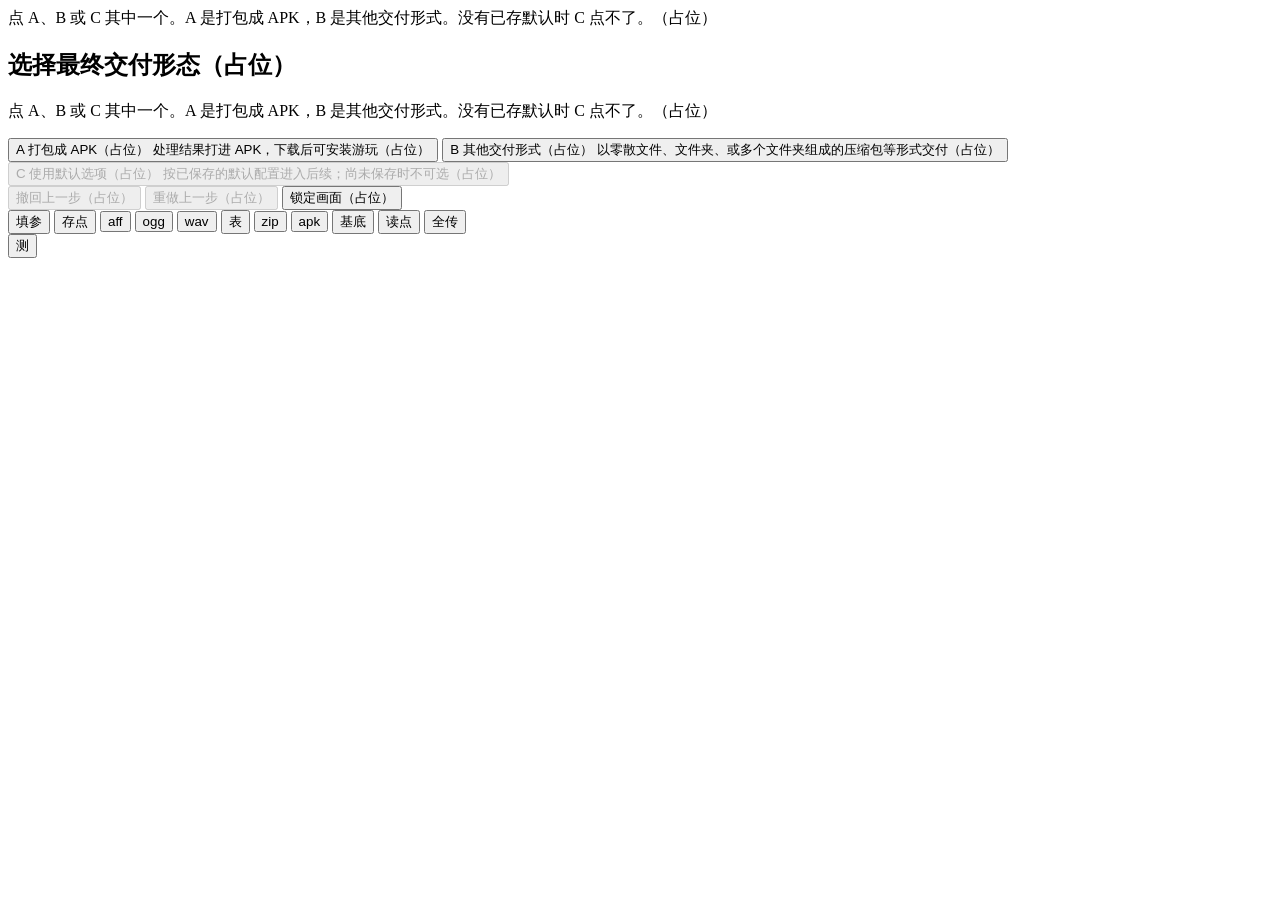
==== commit 4c8333ec: "Point assets at the GitHub Pages subpath so styles load. Co-authored-by: Cursor <cursoragent@cursor." ====
--- a/index.html
+++ b/index.html
@@ -6,32 +6,32 @@
     <title>karmawesen（占位）</title>
     <link rel="preconnect" href="https://fonts.googleapis.com" />
     <link rel="preconnect" href="https://fonts.gstatic.com" crossorigin />
-    <script type="module" crossorigin src="/assets/index-QRV0mq7Y.js"></script>
-    <link rel="modulepreload" crossorigin href="/assets/rolldown-runtime-hePW80VL.js">
-    <link rel="modulepreload" crossorigin href="/assets/result-BjuZoolG.js">
-    <link rel="modulepreload" crossorigin href="/assets/strings-CCx6lVWW.js">
-    <link rel="modulepreload" crossorigin href="/assets/export-formats-Bhbkh8sf.js">
-    <link rel="modulepreload" crossorigin href="/assets/folder-DyLgQQaP.js">
-    <link rel="modulepreload" crossorigin href="/assets/file-blobs-DrDvaJFr.js">
-    <link rel="modulepreload" crossorigin href="/assets/preload-helper-Czpn1I53.js">
-    <link rel="modulepreload" crossorigin href="/assets/extract-filter-5pf385Kz.js">
-    <link rel="modulepreload" crossorigin href="/assets/browse-_sO4rqI7.js">
-    <link rel="modulepreload" crossorigin href="/assets/types-BtHWdjdX.js">
-    <link rel="modulepreload" crossorigin href="/assets/wav-CJfQshjD.js">
-    <link rel="modulepreload" crossorigin href="/assets/decode-any-B49ETKDn.js">
-    <link rel="modulepreload" crossorigin href="/assets/session-blobs-DnTfrKd6.js">
-    <link rel="modulepreload" crossorigin href="/assets/aff-ogg-hub-tasks-CsC2ZaJT.js">
-    <link rel="modulepreload" crossorigin href="/assets/bulk-job-CkKsdQdQ.js">
-    <link rel="modulepreload" crossorigin href="/assets/ingest-busy-DMdxxmv4.js">
-    <link rel="modulepreload" crossorigin href="/assets/pack-persist-tracker-Dmjp-Vn-.js">
-    <link rel="modulepreload" crossorigin href="/assets/extract-only-eI-89ubF.js">
-    <link rel="modulepreload" crossorigin href="/assets/aff-archive-import-DSittmpw.js">
-    <link rel="modulepreload" crossorigin href="/assets/apk-enter-image-prep-_DrrOFoK.js">
-    <link rel="modulepreload" crossorigin href="/assets/aff-ogg-follower-B-jTCSOC.js">
-    <link rel="modulepreload" crossorigin href="/assets/stagger-download-BGBx6LEb.js">
-    <link rel="modulepreload" crossorigin href="/assets/ffmpeg-wav-to-ogg-PCHAk9Wk.js">
-    <link rel="modulepreload" crossorigin href="/assets/aff-ogg-speed-process-report-C3c8SLkR.js">
-    <link rel="stylesheet" crossorigin href="/assets/index-ijw4eFgA.css">
+    <script type="module" crossorigin src="/karmawesen-cloudflare/assets/index-QRV0mq7Y.js"></script>
+    <link rel="modulepreload" crossorigin href="/karmawesen-cloudflare/assets/rolldown-runtime-hePW80VL.js">
+    <link rel="modulepreload" crossorigin href="/karmawesen-cloudflare/assets/result-BjuZoolG.js">
+    <link rel="modulepreload" crossorigin href="/karmawesen-cloudflare/assets/strings-CCx6lVWW.js">
+    <link rel="modulepreload" crossorigin href="/karmawesen-cloudflare/assets/export-formats-Bhbkh8sf.js">
+    <link rel="modulepreload" crossorigin href="/karmawesen-cloudflare/assets/folder-DyLgQQaP.js">
+    <link rel="modulepreload" crossorigin href="/karmawesen-cloudflare/assets/file-blobs-DrDvaJFr.js">
+    <link rel="modulepreload" crossorigin href="/karmawesen-cloudflare/assets/preload-helper-Czpn1I53.js">
+    <link rel="modulepreload" crossorigin href="/karmawesen-cloudflare/assets/extract-filter-5pf385Kz.js">
+    <link rel="modulepreload" crossorigin href="/karmawesen-cloudflare/assets/browse-_sO4rqI7.js">
+    <link rel="modulepreload" crossorigin href="/karmawesen-cloudflare/assets/types-BtHWdjdX.js">
+    <link rel="modulepreload" crossorigin href="/karmawesen-cloudflare/assets/wav-CJfQshjD.js">
+    <link rel="modulepreload" crossorigin href="/karmawesen-cloudflare/assets/decode-any-B49ETKDn.js">
+    <link rel="modulepreload" crossorigin href="/karmawesen-cloudflare/assets/session-blobs-DnTfrKd6.js">
+    <link rel="modulepreload" crossorigin href="/karmawesen-cloudflare/assets/aff-ogg-hub-tasks-CsC2ZaJT.js">
+    <link rel="modulepreload" crossorigin href="/karmawesen-cloudflare/assets/bulk-job-CkKsdQdQ.js">
+    <link rel="modulepreload" crossorigin href="/karmawesen-cloudflare/assets/ingest-busy-DMdxxmv4.js">
+    <link rel="modulepreload" crossorigin href="/karmawesen-cloudflare/assets/pack-persist-tracker-Dmjp-Vn-.js">
+    <link rel="modulepreload" crossorigin href="/karmawesen-cloudflare/assets/extract-only-eI-89ubF.js">
+    <link rel="modulepreload" crossorigin href="/karmawesen-cloudflare/assets/aff-archive-import-DSittmpw.js">
+    <link rel="modulepreload" crossorigin href="/karmawesen-cloudflare/assets/apk-enter-image-prep-_DrrOFoK.js">
+    <link rel="modulepreload" crossorigin href="/karmawesen-cloudflare/assets/aff-ogg-follower-B-jTCSOC.js">
+    <link rel="modulepreload" crossorigin href="/karmawesen-cloudflare/assets/stagger-download-BGBx6LEb.js">
+    <link rel="modulepreload" crossorigin href="/karmawesen-cloudflare/assets/ffmpeg-wav-to-ogg-PCHAk9Wk.js">
+    <link rel="modulepreload" crossorigin href="/karmawesen-cloudflare/assets/aff-ogg-speed-process-report-C3c8SLkR.js">
+    <link rel="stylesheet" crossorigin href="/karmawesen-cloudflare/assets/index-ijw4eFgA.css">
   </head>
   <body class="is-delivery">
     <div id="app">
